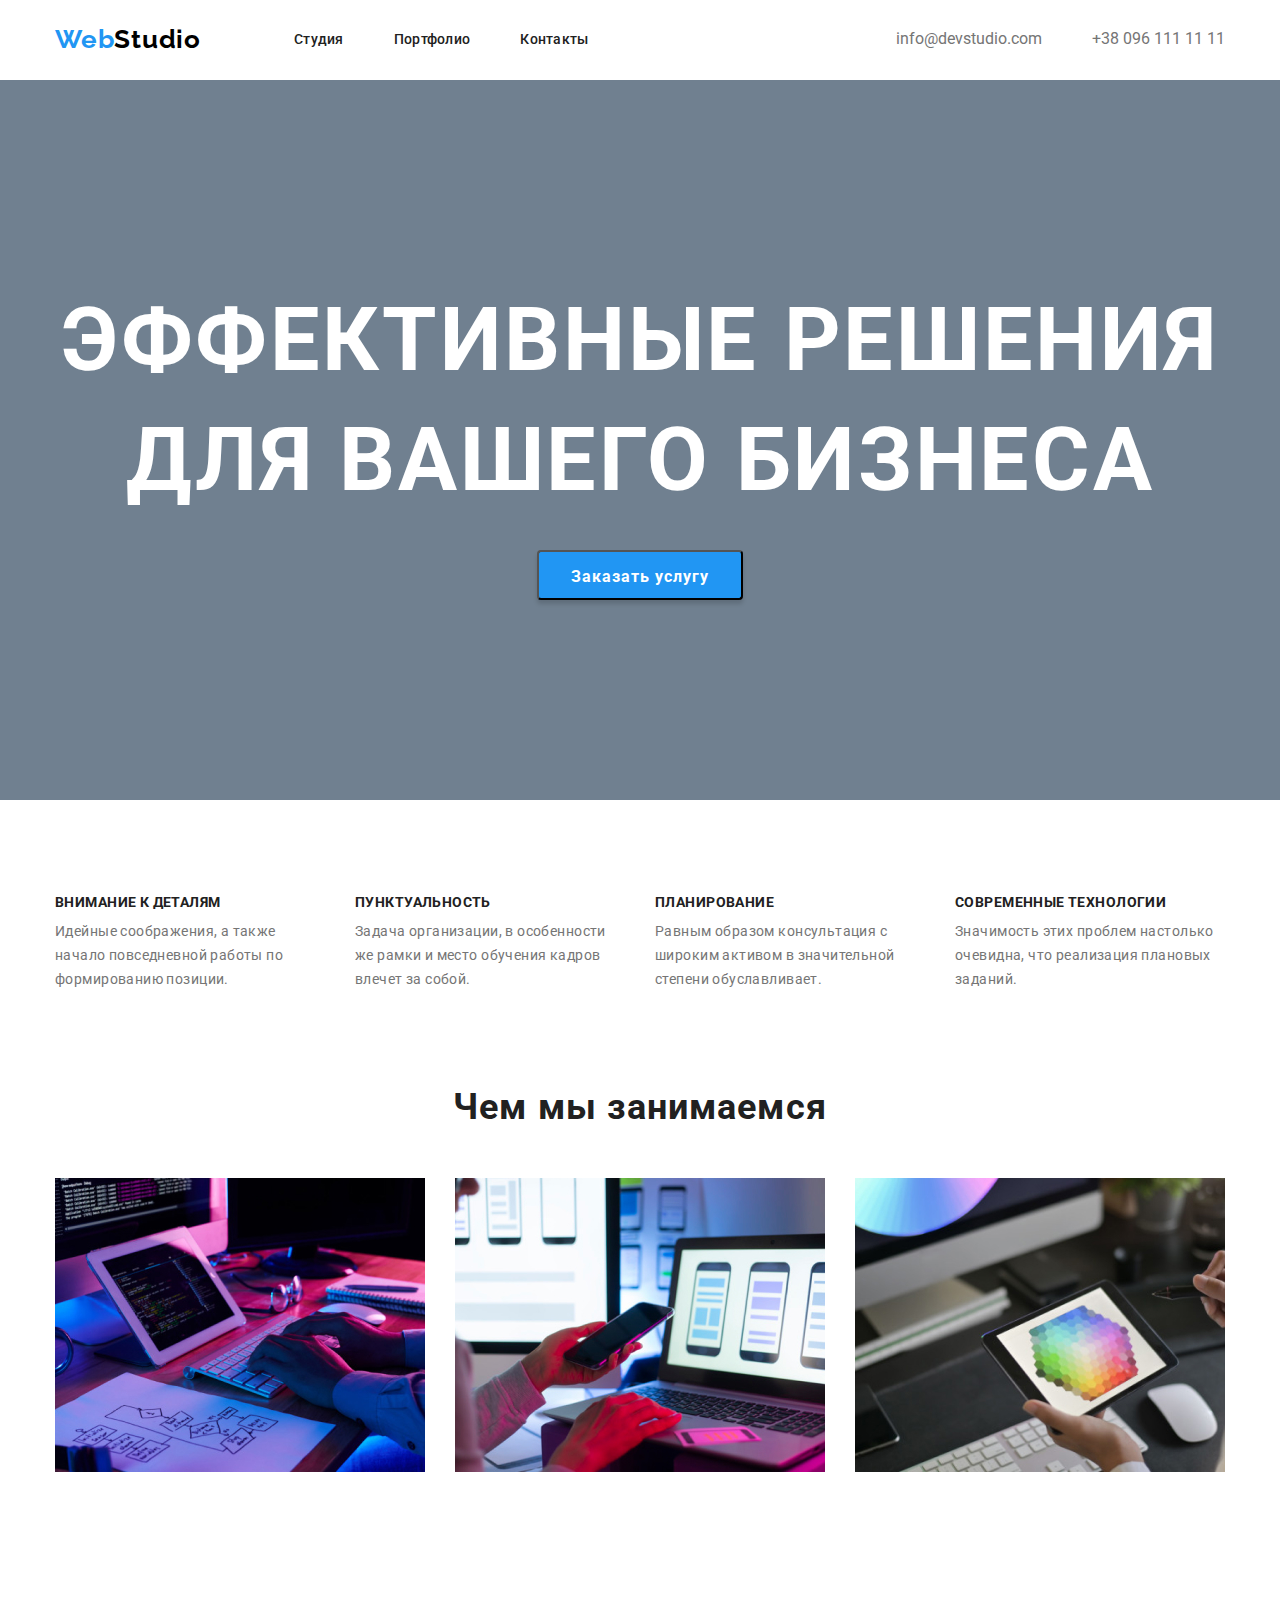
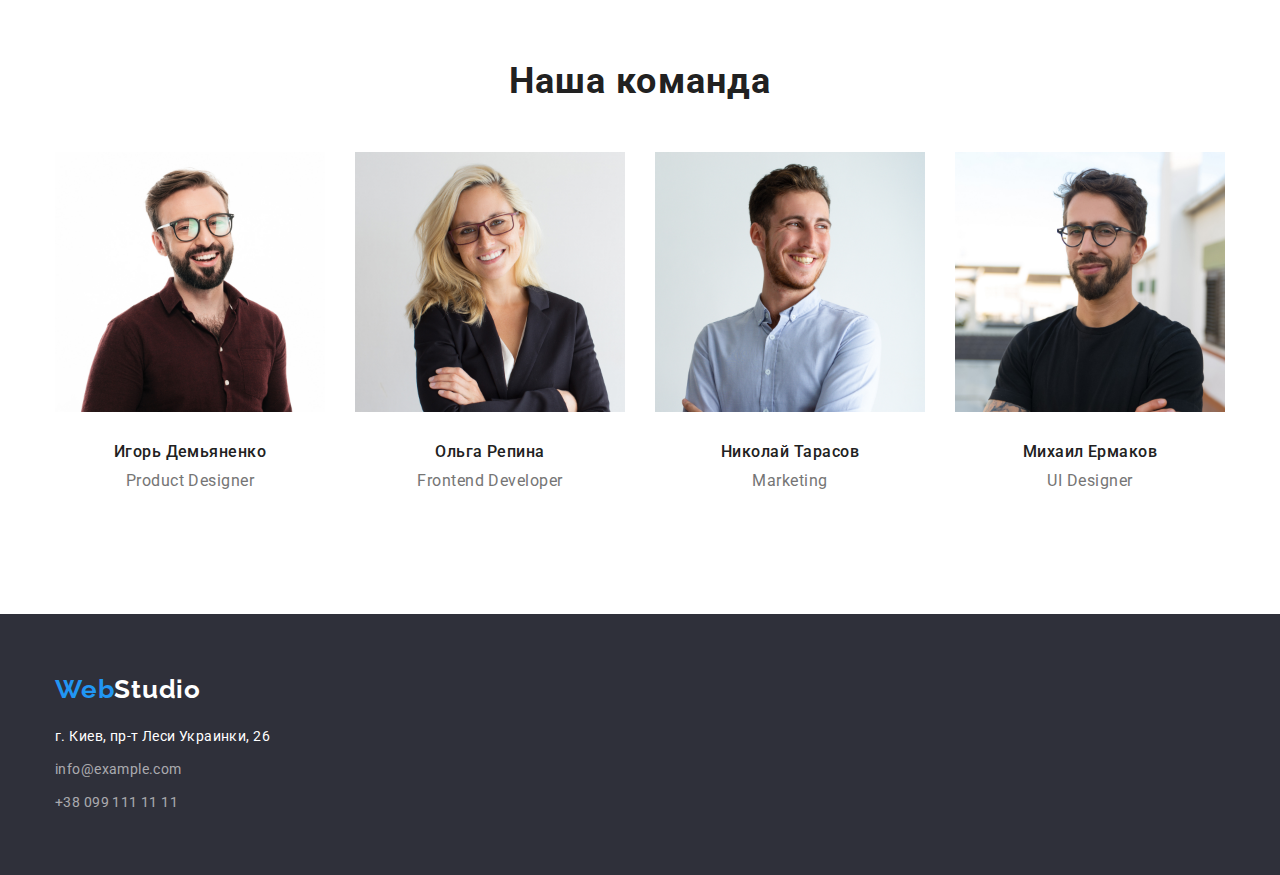
==== index.html @ 3a2dec3b "Добавляет эффект тени при ховере на страницу портфолио" ====
<!DOCTYPE html>
<html lang="ru">
  <head>
    <meta charset="UTF-8" />
    <meta name="viewport" content="width=device-width, initial-scale=1.0" />
    <title>Веб студия</title>
    <link
      rel="stylesheet"
      href="https://cdnjs.cloudflare.com/ajax/libs/modern-normalize/1.0.0/modern-normalize.css"
    />
    <link
      href="https://fonts.googleapis.com/css2?family=Raleway:wght@700&family=Roboto:wght@400;500;900&display=swap"
      rel="stylesheet"
    />
    <link rel="stylesheet" href="./css/styles.css" />
  </head>
  <body>
    <!--Header-->
    <header class="header">
      <div class="container">
        <nav class="navigation">
          <a
            class="logo link"
            href="index.html"
            aria-label="логотип веб студии"
            lang="en"
            ><span class="logo-web">Web</span>Studio</a
          >
          <ul class="listnav list">
            <li class="navigation-list-item">
              <a class="header-link link" href="">Студия</a>
            </li>
            <li class="navigation-list-item">
              <a class="header-link link" href="./portfolio.html">Портфолио</a>
            </li>
            <li class="navigation-list-item">
              <a class="header-link link" href="">Контакты</a>
            </li>
          </ul>
        </nav>
        <ul class="contacts list">
          <li>
            <a
              class="header-contacts mail link"
              href="mailto:info@devstudio.com"
              >info@devstudio.com</a
            >
          </li>
          <li>
            <a class="header-contacts tel link" href="tel:+380961111111"
              >+38 096 111 11 11</a
            >
          </li>
        </ul>
      </div>
    </header>

    <!--Hero-->
    <main>
      <section class="hero-title">
        <div class="container">
          <div class="hero-text">
            <h1 class="main-title">
              Эффективные решения<br />для вашего бизнеса
            </h1>
            <button class="btn" type="button">Заказать услугу</button>
          </div>
        </div>
      </section>
      <!--Advantages-->
      <section class="adv advantages-padding">
        <div class="container">
          <h2 hidden>Преимущества</h2>
          <ul class="list">
            <li class="adv-text">
              <h3 class="power-title">Внимание к деталям</h3>
              <p class="power-subtitle">
                Идейные соображения, а также начало повседневной работы по
                формированию позиции.
              </p>
            </li>
            <li class="adv-text">
              <h3 class="power-title">Пунктуальность</h3>
              <p class="power-subtitle">
                Задача организации, в особенности же рамки и место обучения
                кадров влечет за собой.
              </p>
            </li>
            <li class="adv-text">
              <h3 class="power-title">Планирование</h3>
              <p class="power-subtitle">
                Равным образом консультация с широким активом в значительной
                степени обуславливает.
              </p>
            </li>
            <li class="adv-text">
              <h3 class="power-title">Современные технологии</h3>
              <p class="power-subtitle">
                Значимость этих проблем настолько очевидна, что реализация
                плановых заданий.
              </p>
            </li>
          </ul>
        </div>
      </section>
      <!--About us-->
      <section class="about-us-padding">
        <div class="container">
          <h2 class="what-we-do">Чем мы занимаемся</h2>
          <!--Our team photos-->
          <ul class="list img-we-do">
            <li>
              <img
                src="./images/our-work/box1.jpg"
                alt="работник компании создает сайт"
                width="370"
                height="294"
              />
            </li>
            <li>
              <img
                src="./images/our-work/box2.jpg"
                alt="работник компании выбирает дизайн для мобильной версии"
                width="370"
                height="294"
              />
            </li>
            <li>
              <img
                src="./images/our-work/box3.jpg"
                alt="работник компании подбирает цвет в палитре"
                width="370"
                height="294"
              />
            </li>
          </ul>
        </div>
      </section>

      <!--Our team-->
      <section class="our-team-padding">
        <div class="container">
          <h2 class="our-team">Наша команда</h2>
          <ul class="list">
            <li class="frame">
              <img
                src="./images/our-team/teamcard1.jpg"
                alt="фото Игоря Демьяненко"
                width="270"
                height="260"
              />
              <h3 class="name">Игорь Демьяненко</h3>
              <p class="position" lang="en">Product Designer</p>
            </li>
            <li class="frame">
              <img
                src="./images/our-team/teamcard2.jpg"
                alt="Ольги Репиной"
                width="270"
                height="260"
              />
              <h3 class="name">Ольга Репина</h3>
              <p class="position" lang="en">Frontend Developer</p>
            </li>
            <li class="frame">
              <img
                src="./images/our-team/teamcard3.jpg"
                alt="фото Николая Тарасова"
                width="270"
                height="260"
              />
              <h3 class="name">Николай Тарасов</h3>
              <p class="position" lang="en">Marketing</p>
            </li>
            <li class="frame">
              <img
                src="./images/our-team/teamcard4.jpg"
                alt="фото Михаила Ермакова"
                width="270"
                height="260"
              />
              <h3 class="name">Михаил Ермаков</h3>
              <p class="position" lang="en">UI Designer</p>
            </li>
          </ul>
        </div>
      </section>
    </main>
    <!--Footer-Сontacts-->
    <footer class="footer-bg-color">
      <section class="footer-padding">
        <div class="container">
          <h2 hidden>Контакты</h2>
          <div class="footer-logo-margin">
            <a
              class="link footer-logo"
              href="index.html"
              aria-label="логотип веб студии"
              lang="en"
              ><span class="footerlogo-web">Web</span>Studio</a
            >
          </div>
          <address>
            <ul class="list">
              <li class="address-margin">
                <a
                  class="link street"
                  href="https://goo.gl/maps/fiabQLBE6Hv75SHZ6"
                  target="blank"
                  ><span class="stereet"
                    >г. Киев, пр-т Леси Украинки, 26</span
                  ></a
                >
              </li>
              <li class="adress-margin">
                <a class="footer-links link" href="mailto:info@example.com"
                  >info@example.com</a
                >
              </li>
              <li class="adress-margin">
                <a class="footer-links link" href="tel:+380991111111"
                  >+38 099 111 11 11</a
                >
              </li>
            </ul>
          </address>
        </div>
      </section>
    </footer>
  </body>
</html>
---- css/styles.css ----
:root {
  --main-font: "Roboto", sans-serif;
  --main-text-color: #212121;
  --web-word-color: #2196f3;
  --studio-word-color: #000000;
  --header-link-hover-f-a: #2196f3;
  --filter-hover-f-a: #ffffff;
}
*,
*::before,
*::after {
  margin: 0;
  padding: 0;
}
body {
  font-family: var(--main-font);
  font-style: normal;
}
img {
  display: block;
}
.link {
  text-decoration: none;
}
.list {
  list-style: none;
  font-style: normal;
}
.container {
  width: 1200px;
  padding: 0 15px;
  margin: 0 auto;
}
/*  ============ HEADER  ============ */
.header {
  padding: 24px 0 25px;
}

.header .container {
  display: flex;
  align-items: center;
}
.navigation {
  display: flex;
  align-items: center;
}
.header .contacts {
  display: flex;
  margin-left: auto;
}
.header .contacts .mail {
  margin-right: 50px;
}

.header-link {
  font-weight: 500;
  font-size: 14px;
  line-height: 1.143;
  letter-spacing: 0.02em;
  color: var(--main-text-color);
}

.logo {
  margin-right: 93px;

  font-family: Raleway;
  font-weight: 700;
  font-size: 26px;
  line-height: 1.192;
  letter-spacing: 0.03em;
  color: var(--studio-word-color);
}
.logo-web {
  color: var(--web-word-color);
}
.navigation-list-item:not(:last-child) {
  margin-right: 50px;
}

.listnav {
  display: flex;
  font-weight: 500;
  font-size: 14px;
  line-height: 1.142;
  letter-spacing: 0.02em;
}

.header-link:hover,
.header-link:focus {
  color: var(--header-link-hover-f-a);
}
.header-contacts {
  color: #757575;
}
.header-contacts:hover,
.header-contacts:focus,
.header-contacts:active {
  color: var(--header-link-hover-f-a);
}
/*  ============ END HEADER  ============ */
/*  ============ HERO  ============ */
.hero-text {
  padding: 200px 0;
}

.hero-title {
  font-weight: 900;
  font-size: 44px;
  line-height: 1.364;
  text-align: center;
  letter-spacing: 0.06em;
  text-transform: uppercase;
  color: #ffffff;
}
.hero-title {
  background-color: SlateGrey;
}
.btn {
  margin-top: 30px;

  font-weight: 700;
  font-size: 16px;
  line-height: 1.875;
  letter-spacing: 0.06em;
  color: #ffffff;

  padding: 10px 32px;
  min-width: 200px;
  height: 50px;
  left: 700px;
  top: 350px;
  background: #2196f3;
  box-shadow: 0px 4px 4px rgba(0, 0, 0, 0.15);
  border-radius: 4px;
}

/*  ============ END HERO  ============ */

/*  ============ Advantages "Power"============ */
.advantages-padding {
  padding-top: 94px;
}
.adv .list {
  display: flex;
  justify-content: space-between;
}

.power-title {
  font-weight: 700;
  font-size: 14px;
  line-height: 1.143;
  letter-spacing: 0.03em;
  text-transform: uppercase;
  color: var(--main-text-color);
}
.power-subtitle {
  width: 270px;

  margin-top: 10px;
  font-weight: 400;
  font-size: 14px;
  line-height: 1.714;
  letter-spacing: 0.03em;
  color: #757575;
}
/*  ============ End Advantages "Power" ============ */

/*  ============ About us ============ */
.about-us-padding {
  padding-top: 94px;
}

.what-we-do {
  margin-bottom: 50px;

  font-weight: 700;
  font-size: 36px;
  line-height: 1.167;
  text-align: center;
  letter-spacing: 0.03em;
  color: var(--main-text-color);
}
.img-we-do {
  display: flex;
  justify-content: space-between;
}
/*  ============ End About us ============ */

/*  ============ Our team ============ */
.our-team-padding {
  padding-top: 188px;
  padding-bottom: 94px;
}
.our-team-padding .list {
  display: flex;
  justify-content: space-between;
}
.frame {
  width: 270px;
  height: 368px;
  background: #ffffff;
  /* box-shadow: 0px 1px 3px rgba(0, 0, 0, 0.12), 0px 1px 1px rgba(0, 0, 0, 0.14),
    0px 2px 1px rgba(0, 0, 0, 0.2);
  border-radius: 0px 0px 4px 4px; */
}
.our-team {
  margin-bottom: 50px;

  font-weight: 700;
  font-size: 36px;
  line-height: 1.167;
  text-align: center;
  letter-spacing: 0.03em;
  color: var(--main-text-color);
}
.name {
  margin-top: 30px;

  font-weight: 500;
  font-size: 16px;
  line-height: 1.188;
  text-align: center;
  letter-spacing: 0.03em;
  color: #212121;
}
.position {
  margin-top: 10px;

  font-weight: 400;
  font-size: 16px;
  line-height: 1.188;
  text-align: center;
  letter-spacing: 0.03em;
  color: #757575;
}
/*  ============ End Our team ============ */

/*  ============ FOOTER CONTACTS  ============ */
.footer-bg-color {
  background: #2f303a;
}
.footer-padding {
  padding: 60px 0;
}
.footer-logo-margin {
  margin-bottom: 20px;
}

.footer-logo {
  font-family: Raleway;
  font-weight: 700;
  font-size: 26px;
  line-height: 1.192;
  letter-spacing: 0.03em;
  color: #ffffff;
}

.footerlogo-web {
  color: var(--web-word-color);
}

.footer-links {
  display: inline-block;
  margin-top: 9px;

  font-weight: 400;
  font-size: 14px;
  line-height: 1.714;
  letter-spacing: 0.03em;
  color: rgba(255, 255, 255, 0.6);
}
.street {
  font-weight: 400;
  font-size: 14px;
  line-height: 1.714;
  letter-spacing: 0.03em;
  color: #ffffff;
}

/*  ============ END FOOTER CONTACTS  ============ */

/*  ============ main content portfolio page  ============ */

.portfolio-filter .filter-items {
  display: flex;
}
.filter-items {
  padding: 94px 280px 50px;
  justify-content: space-between;
}

.filter-items:not(:last-child) {
  margin-right: 8px;
}

.filter {
  padding: 6px 22px;

  font-weight: 500;
  font-size: 16px;
  line-height: 1.625;
  text-align: center;
  letter-spacing: 0.03em;
  color: var(--main-text-color);
  min-width: 128px;
  height: 38px;
  background: #f5f4fa;
  border-radius: 4px;
}
.filter:hover,
.filter:focus,
.filter:active {
  color: var(--filter-hover-f-a);
  min-width: 73px;
  height: 38px;
  background: #2196f3;
  box-shadow: 0px 3px 1px rgba(0, 0, 0, 0.1), 0px 1px 2px rgba(0, 0, 0, 0.08),
    0px 2px 2px rgba(0, 0, 0, 0.12);
  border-radius: 4px;
}

.portfolio-preview {
  padding-bottom: 94px;
}
.preview-list {
  display: flex;
  flex-wrap: wrap;
  justify-content: space-between;
}
.text-portfolio {
  padding: 20px 24px;
  background: #ffffff;
  border-width: 0px 1px 1px 1px;
  border-style: solid;
  border-color: #eeeeee;
}
.project-name {
  margin-bottom: 4px;
}
.item-portfolio {
  margin-bottom: 30px;
  width: 370px;
  height: 404px;
}
.item-portfolio:hover {
  box-shadow: 0px 1px 1px rgba(0, 0, 0, 0.12), 0px 4px 4px rgba(0, 0, 0, 0.06),
    1px 4px 6px rgba(0, 0, 0, 0.16);
}
.preview-list .project-name {
  font-weight: 700;
  font-size: 18px;
  line-height: 2;
  letter-spacing: 0.06em;
  color: var(--main-text-color);
}
.project-type {
  font-weight: 400;
  font-size: 16px;
  line-height: 1.875;
  letter-spacing: 0.03em;
  color: #757575;
}
/*  ============end  main content portfolio page  ============ */
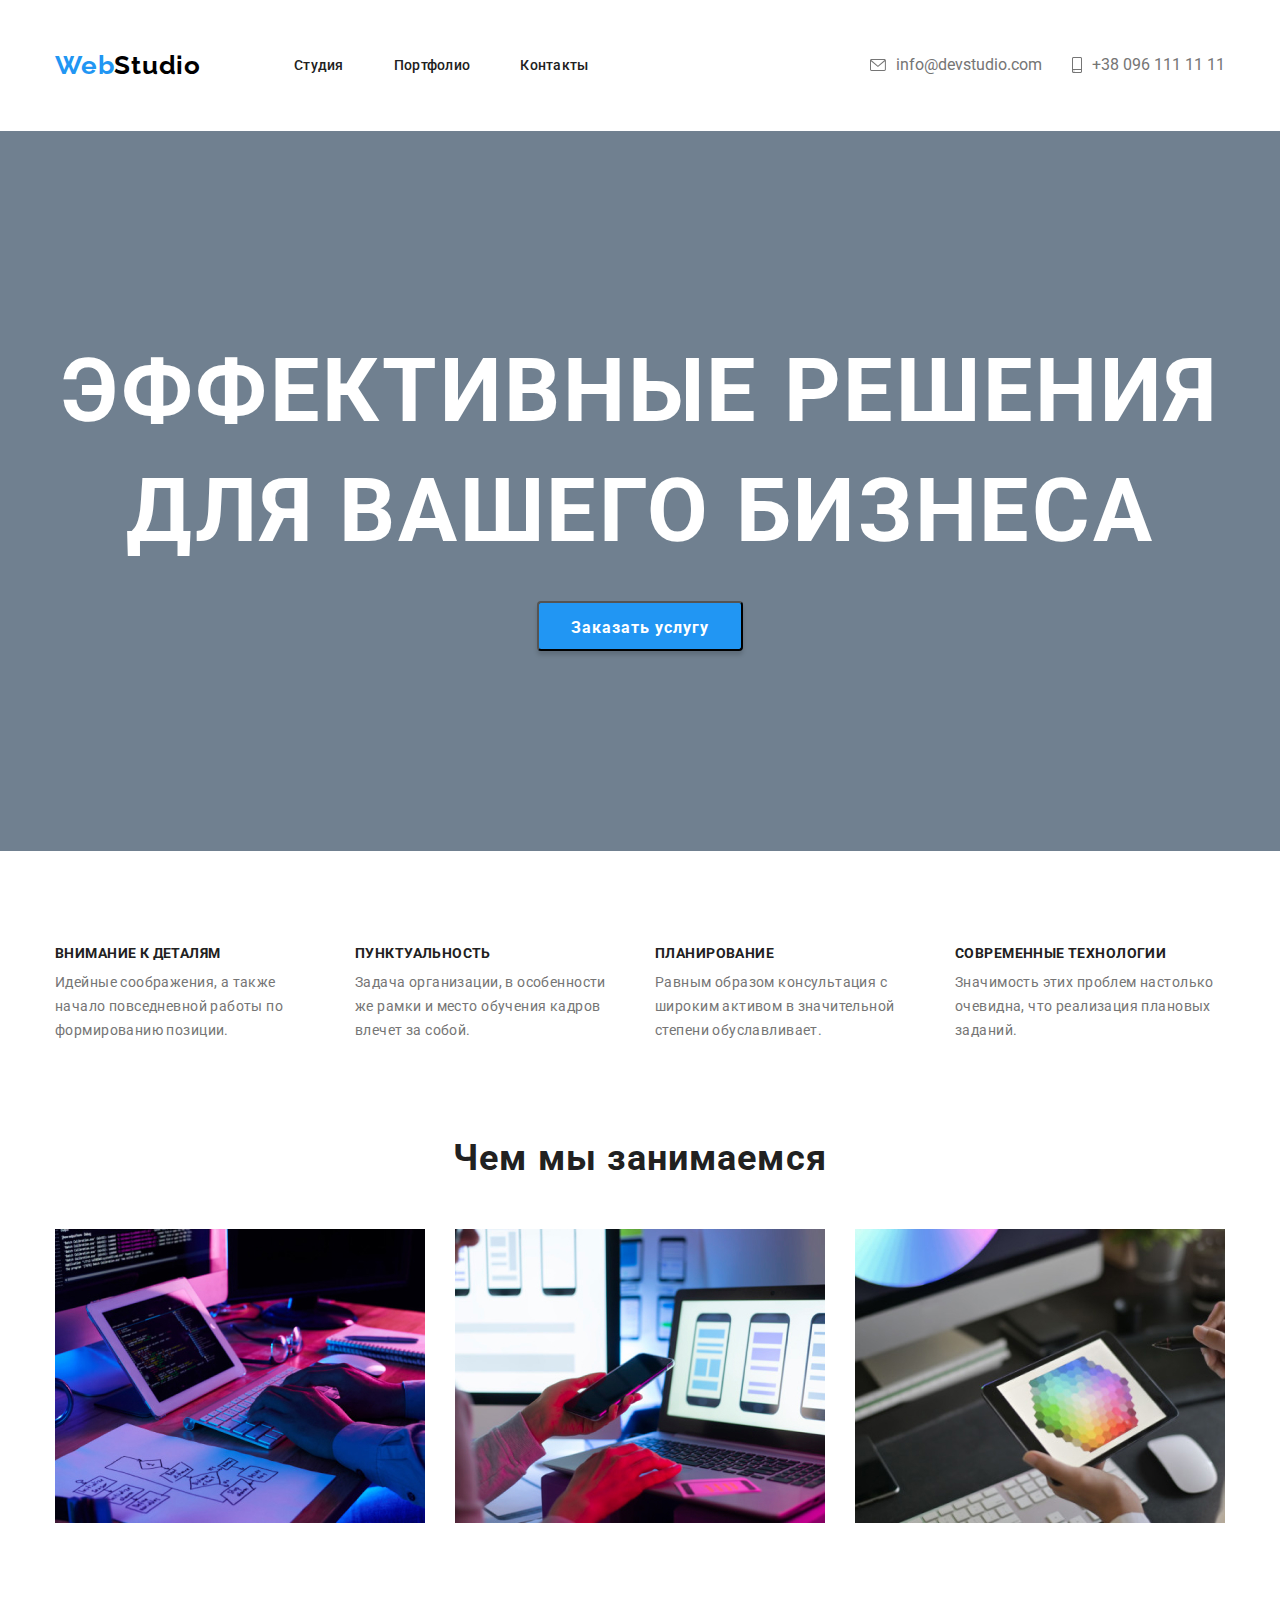
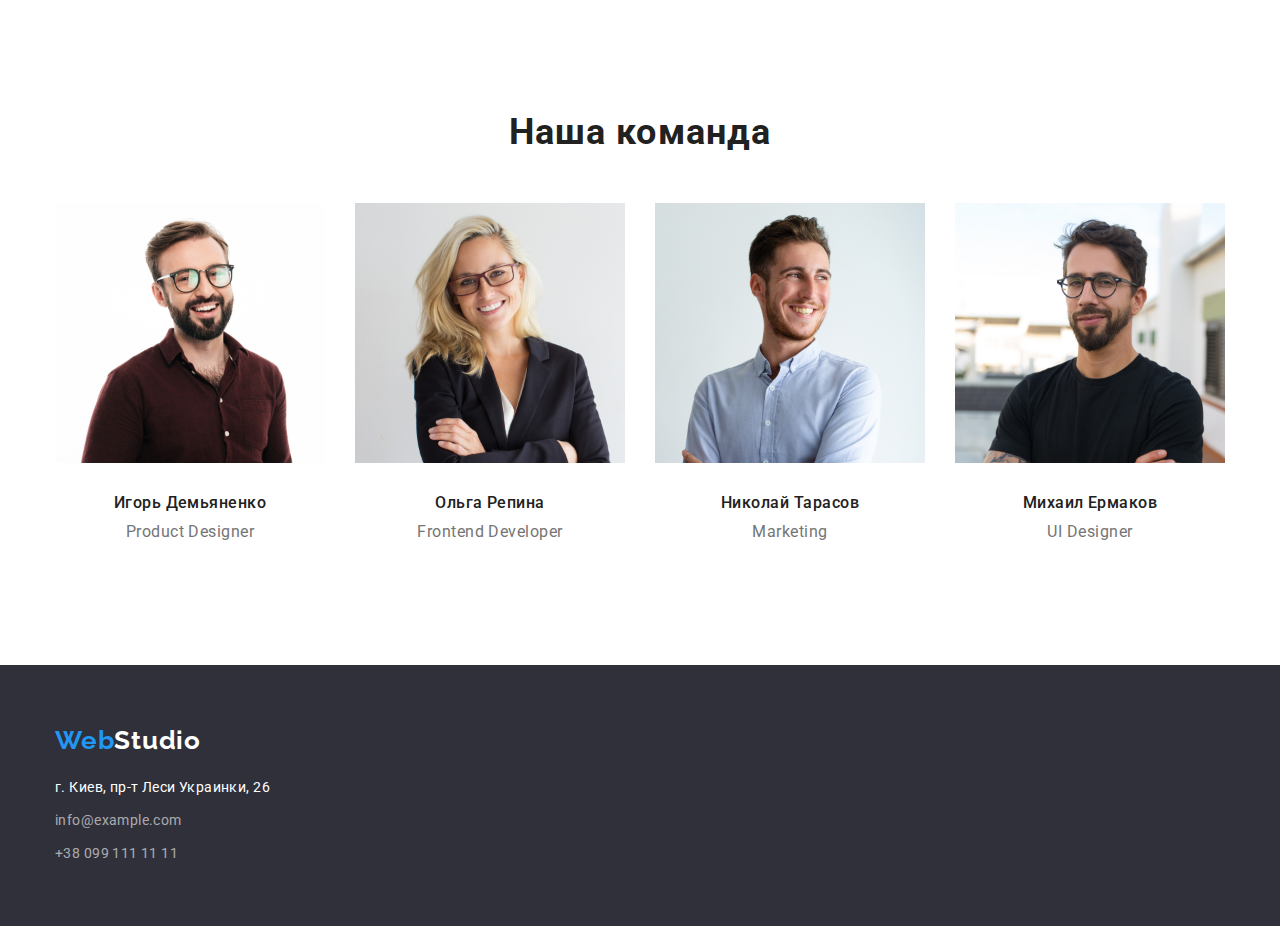
==== commit f80806a2: "Добавляет 2 иконки на хедер на главной" ====
--- a/index.html
+++ b/index.html
@@ -43,12 +43,18 @@
             <a
               class="header-contacts mail link"
               href="mailto:info@devstudio.com"
-              >info@devstudio.com</a
-            >
+              ><svg width="16" height="12">
+                <use href="./images/sprite.svg#icon-mail"></use>
+              </svg>
+              info@devstudio.com
+            </a>
           </li>
           <li>
             <a class="header-contacts tel link" href="tel:+380961111111"
-              >+38 096 111 11 11</a
+              ><svg width="10" height="16">
+                <use href="./images/sprite.svg#icon-phone"></use>
+              </svg>
+              +38 096 111 11 11</a
             >
           </li>
         </ul>
--- a/css/styles.css
+++ b/css/styles.css
@@ -48,8 +48,9 @@
   display: flex;
   margin-left: auto;
 }
+
 .header .contacts .mail {
-  margin-right: 50px;
+  margin-right: 30px;
 }
 
 .header-link {
@@ -76,6 +77,10 @@
 .navigation-list-item:not(:last-child) {
   margin-right: 50px;
 }
+.header-contacts > svg {
+  margin-right: 10px;
+  fill: #757575;
+}
 
 .listnav {
   display: flex;
@@ -84,19 +89,35 @@
   line-height: 1.142;
   letter-spacing: 0.02em;
 }
-
+.contacts {
+  display: flex;
+}
 .header-link:hover,
 .header-link:focus {
   color: var(--header-link-hover-f-a);
 }
 .header-contacts {
   color: #757575;
+}
+.header-contacts > svg {
+  fill: #757575;
+}
+.header-contacts:hover > svg {
+  fill: var(--header-link-hover-f-a);
+}
+.header .tel,
+.header .mail {
+  display: flex;
+  align-items: center;
+  padding-top: 32px;
+  padding-bottom: 32px;
 }
 .header-contacts:hover,
 .header-contacts:focus,
 .header-contacts:active {
   color: var(--header-link-hover-f-a);
 }
+
 /*  ============ END HEADER  ============ */
 /*  ============ HERO  ============ */
 .hero-text {
@@ -137,6 +158,8 @@
 /*  ============ END HERO  ============ */
 
 /*  ============ Advantages "Power"============ */
+.adv-text::before {
+}
 .advantages-padding {
   padding-top: 94px;
 }
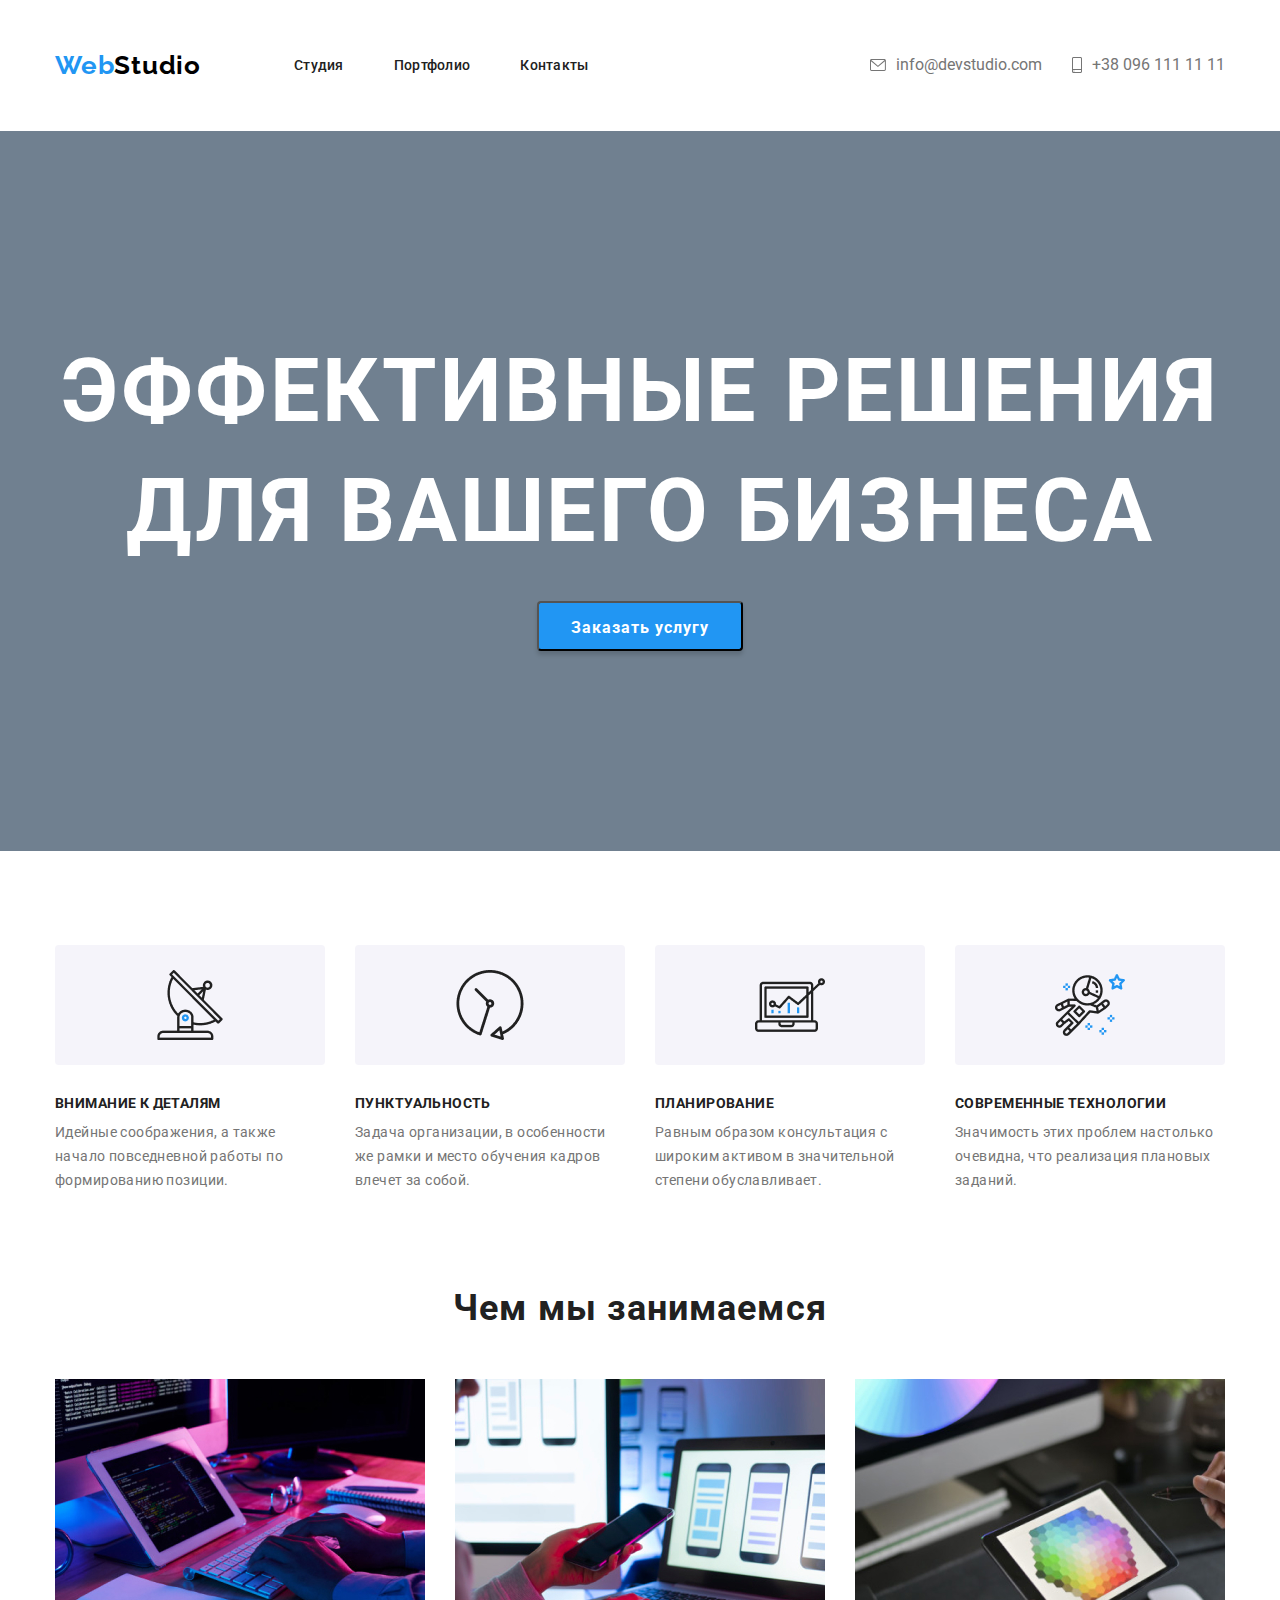
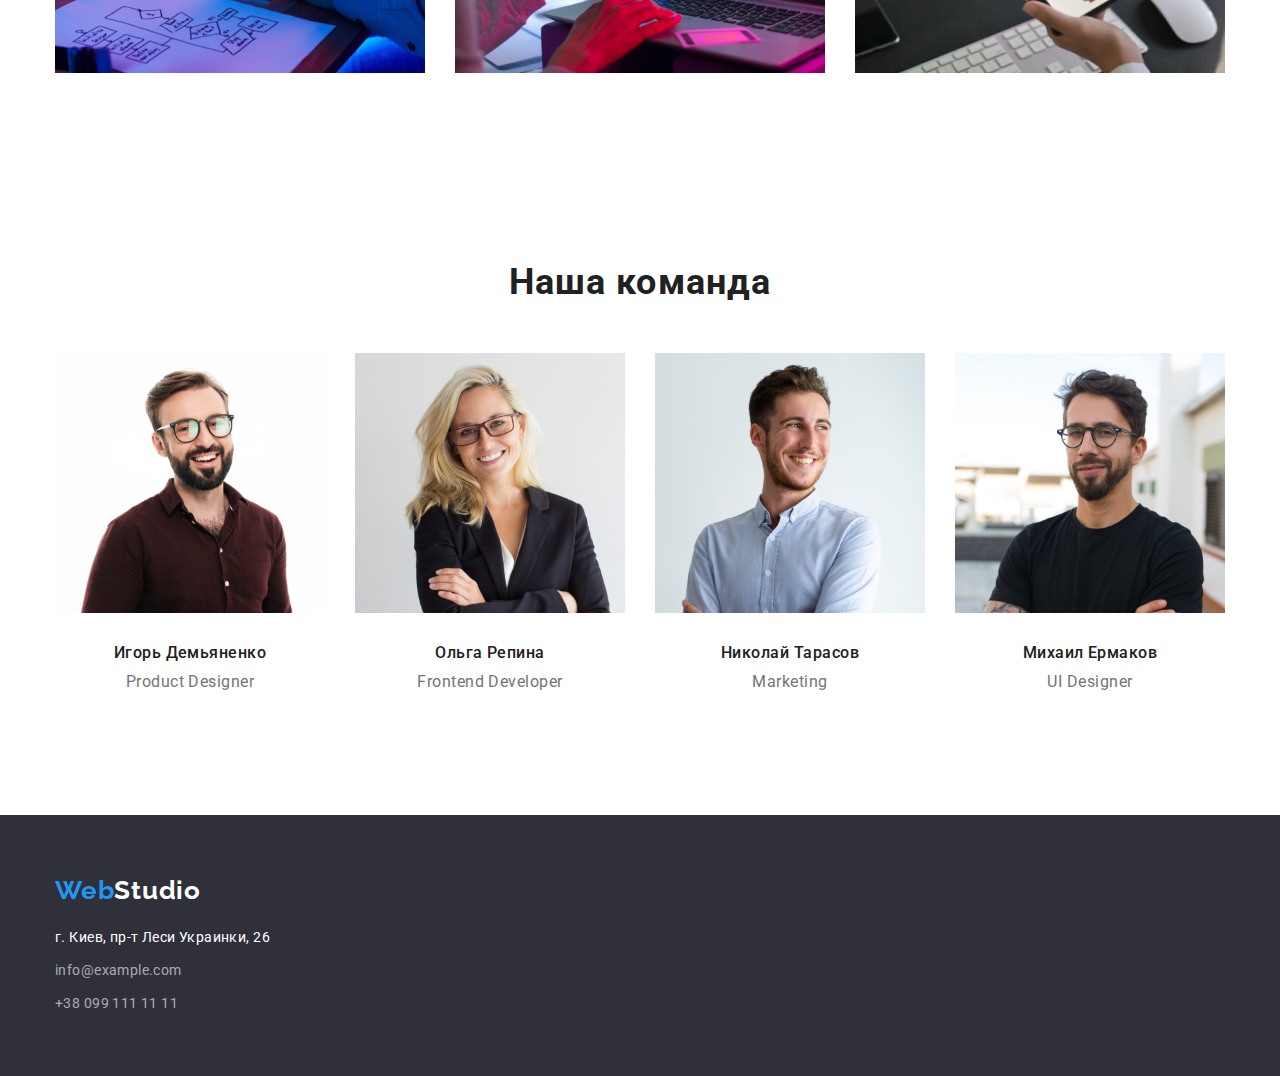
==== commit c2beb87f: "Добавляет before на преимущества" ====
--- a/index.html
+++ b/index.html
@@ -78,28 +78,28 @@
         <div class="container">
           <h2 hidden>Преимущества</h2>
           <ul class="list">
-            <li class="adv-text">
+            <li class="adv-text antena">
               <h3 class="power-title">Внимание к деталям</h3>
               <p class="power-subtitle">
                 Идейные соображения, а также начало повседневной работы по
                 формированию позиции.
               </p>
             </li>
-            <li class="adv-text">
+            <li class="adv-text clock">
               <h3 class="power-title">Пунктуальность</h3>
               <p class="power-subtitle">
                 Задача организации, в особенности же рамки и место обучения
                 кадров влечет за собой.
               </p>
             </li>
-            <li class="adv-text">
+            <li class="adv-text diagram">
               <h3 class="power-title">Планирование</h3>
               <p class="power-subtitle">
                 Равным образом консультация с широким активом в значительной
                 степени обуславливает.
               </p>
             </li>
-            <li class="adv-text">
+            <li class="adv-text astronaut">
               <h3 class="power-title">Современные технологии</h3>
               <p class="power-subtitle">
                 Значимость этих проблем настолько очевидна, что реализация
--- a/css/styles.css
+++ b/css/styles.css
@@ -120,6 +120,7 @@
 
 /*  ============ END HEADER  ============ */
 /*  ============ HERO  ============ */
+
 .hero-text {
   padding: 200px 0;
 }
@@ -159,7 +160,41 @@
 
 /*  ============ Advantages "Power"============ */
 .adv-text::before {
-}
+  content: "";
+  display: block;
+  background-color: #f5f4fa;
+  width: 270px;
+  height: 120px;
+  left: 515px
+  top: 774px;
+  border-radius: 4px;}
+
+.antena::before{
+  content:"";
+  background-image: url(../images/advantages/antena.png);
+  background-repeat: no-repeat;
+  background-position:  center;
+}
+.clock::before{
+  content:"";
+  background-image: url(../images/advantages/clock.png);
+  background-repeat: no-repeat;
+  background-position:  center;
+}
+.diagram::before{
+  content:"";
+  background-image: url(../images/advantages/diagram.png);
+  background-repeat: no-repeat;
+  background-position:  center;
+}
+.astronaut::before{
+  content:"";
+  background-image: url(../images/advantages/astronaut.png);
+  background-repeat: no-repeat;
+  background-position:  center;
+}
+
+
 .advantages-padding {
   padding-top: 94px;
 }
@@ -169,6 +204,7 @@
 }
 
 .power-title {
+  margin-top:30px;
   font-weight: 700;
   font-size: 14px;
   line-height: 1.143;
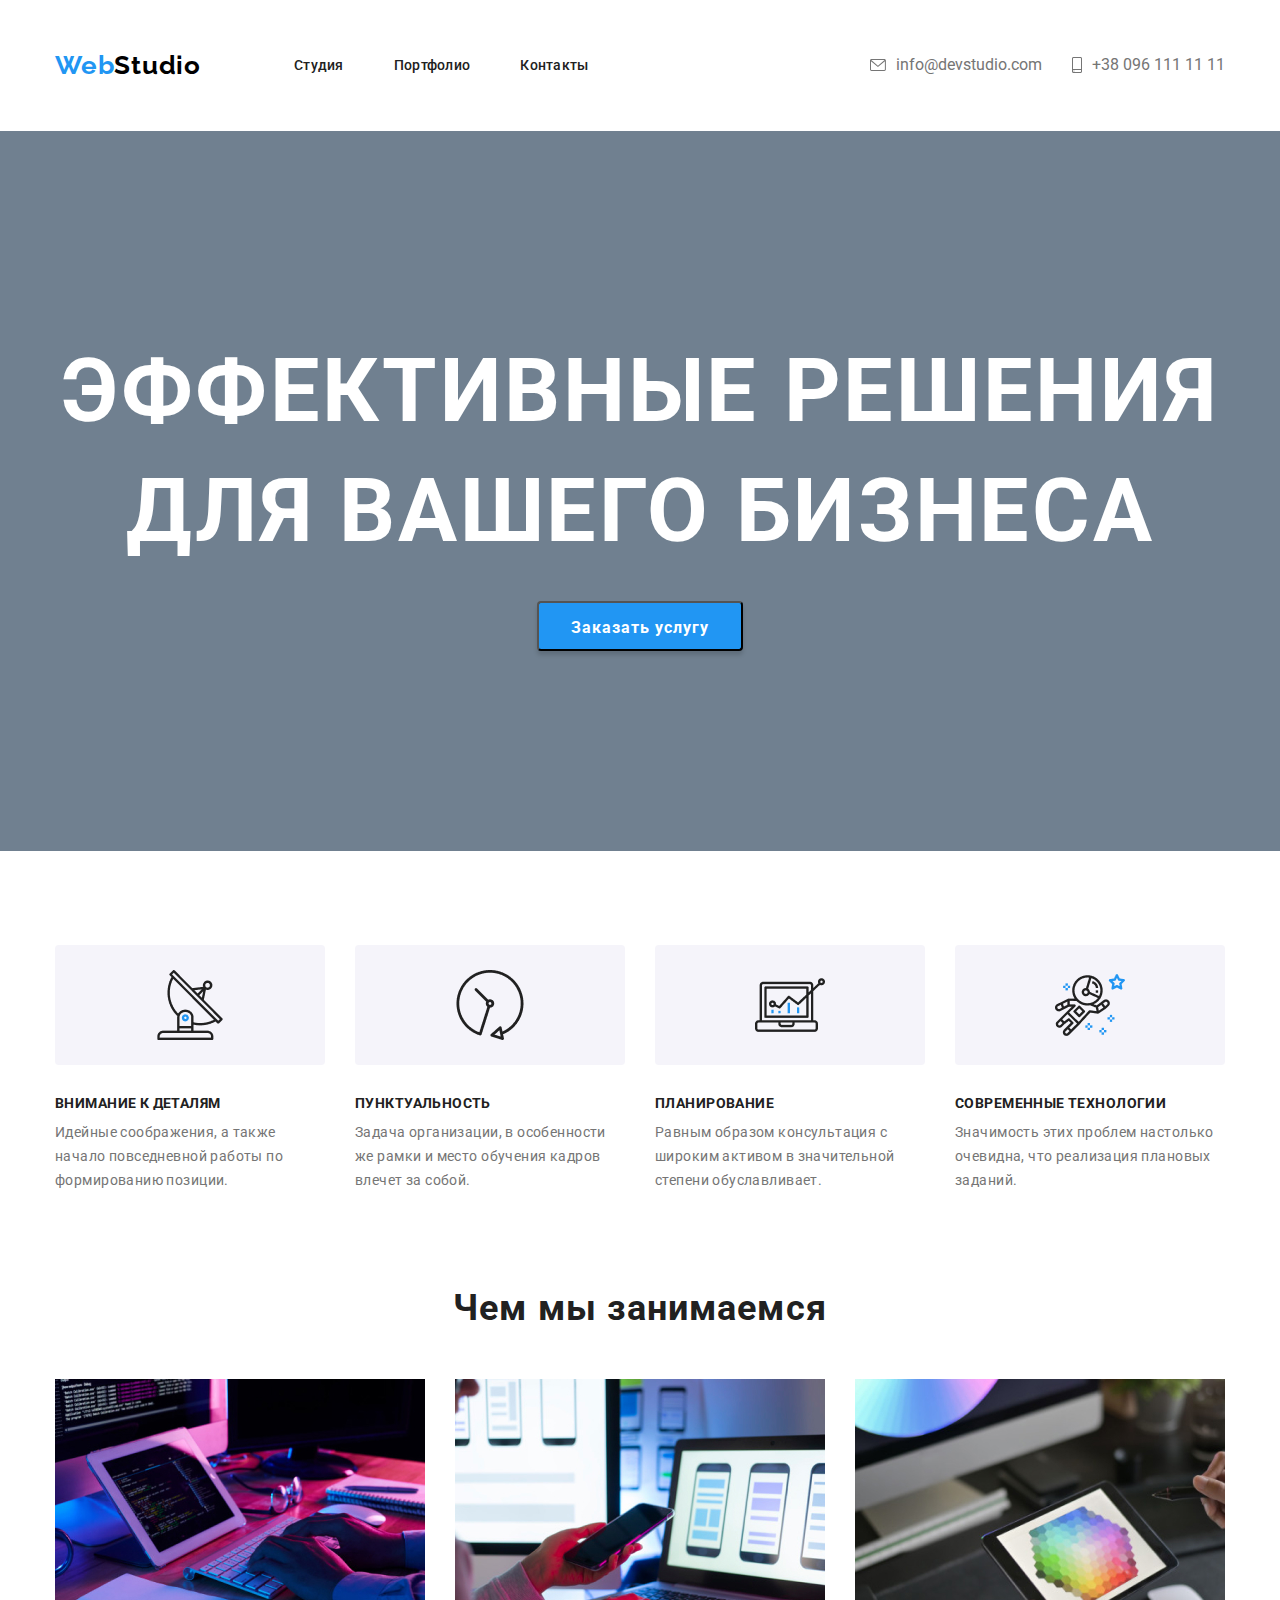
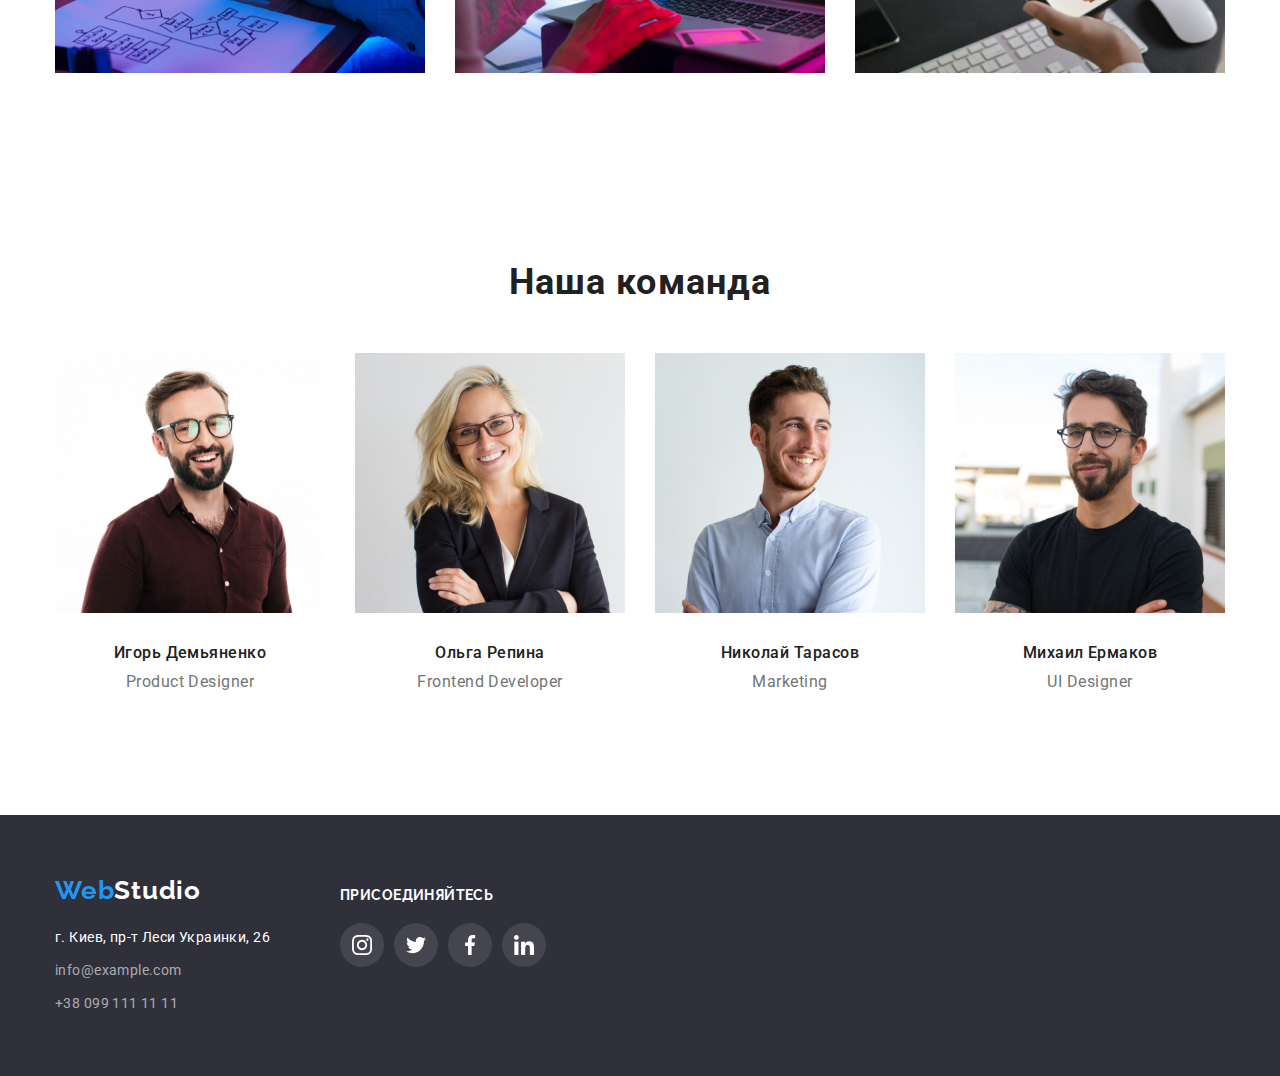
==== commit 2d2721e6: "Добавляет соцсети на футер на главной" ====
--- a/index.html
+++ b/index.html
@@ -193,43 +193,79 @@
       </section>
     </main>
     <!--Footer-Сontacts-->
-    <footer class="footer-bg-color">
-      <section class="footer-padding">
-        <div class="container">
-          <h2 hidden>Контакты</h2>
-          <div class="footer-logo-margin">
-            <a
-              class="link footer-logo"
-              href="index.html"
-              aria-label="логотип веб студии"
-              lang="en"
-              ><span class="footerlogo-web">Web</span>Studio</a
-            >
-          </div>
-          <address>
-            <ul class="list">
-              <li class="address-margin">
-                <a
-                  class="link street"
-                  href="https://goo.gl/maps/fiabQLBE6Hv75SHZ6"
-                  target="blank"
-                  ><span class="stereet"
-                    >г. Киев, пр-т Леси Украинки, 26</span
-                  ></a
-                >
-              </li>
-              <li class="adress-margin">
-                <a class="footer-links link" href="mailto:info@example.com"
-                  >info@example.com</a
-                >
-              </li>
-              <li class="adress-margin">
-                <a class="footer-links link" href="tel:+380991111111"
-                  >+38 099 111 11 11</a
-                >
+    <footer class="footer">
+      <section class="footer-section footer-padding">
+        <div class="container">
+          <div class="footer-first">
+            <h2 hidden>Контакты</h2>
+            <div class="footer-logo-margin">
+              <a
+                class="link footer-logo"
+                href="index.html"
+                aria-label="логотип веб студии"
+                lang="en"
+                ><span class="footerlogo-web">Web</span>Studio</a
+              >
+            </div>
+            <address>
+              <ul class="list">
+                <li class="address-margin">
+                  <a
+                    class="link street"
+                    href="https://goo.gl/maps/fiabQLBE6Hv75SHZ6"
+                    target="blank"
+                    ><span class="stereet"
+                      >г. Киев, пр-т Леси Украинки, 26</span
+                    ></a
+                  >
+                </li>
+                <li class="adress-margin">
+                  <a class="footer-links link" href="mailto:info@example.com"
+                    >info@example.com</a
+                  >
+                </li>
+                <li class="adress-margin">
+                  <a class="footer-links link" href="tel:+380991111111"
+                    >+38 099 111 11 11</a
+                  >
+                </li>
+              </ul>
+            </address>
+          </div>
+          <div class="footer-social-links">
+            <p>присоединяйтесь</p>
+            <ul class="social-links list">
+              <li class="social-link-item">
+                <a class="footer-social-link link" href="" aria-label="instagram">
+                  <svg width="20" height="20">
+                    <use href="./images/sprite.svg#icon-instagram"></use>
+                  </svg>
+                </a>
+              </li>
+              <li class="social-link-item">
+                <a class="footer-social-link link" href="" aria-label="twitter">
+                  <svg width="20" height="20">
+                    <use href="./images/sprite.svg#icon-twitter"></use>
+                  </svg>
+                </a>
+              </li>
+              <li class="social-link-item">
+                <a class="footer-social-link link" href="" aria-label="facebook">
+                  <svg width="20" height="20">
+                    <use href="./images/sprite.svg#icon-facebook"></use>
+                  </svg>
+                </a>
+              </li>
+              <li class="social-link-item">
+                <a class="footer-social-link link" href="" aria-label="linkedin">
+                  <svg width="20" height="20">
+                    <use href="./images/sprite.svg#icon-linkedin"></use>
+                  </svg>
+                </a>
               </li>
             </ul>
-          </address>
+          </div>
+          </div>
         </div>
       </section>
     </footer>
--- a/css/styles.css
+++ b/css/styles.css
@@ -295,7 +295,10 @@
 /*  ============ End Our team ============ */
 
 /*  ============ FOOTER CONTACTS  ============ */
-.footer-bg-color {
+.footer .container{
+  display: flex;
+}
+.footer {
   background: #2f303a;
 }
 .footer-padding {
@@ -335,6 +338,49 @@
   letter-spacing: 0.03em;
   color: #ffffff;
 }
+
+.footer-first{
+  margin-right: 70px;;
+}
+.social-links{
+  display: flex;
+}
+.social-link-item:not(:last-child){
+  margin-right: 10px;
+}
+.footer-social-links > p {
+  margin-top: 12px;
+  margin-bottom: 20px;
+  color: #ffffff;
+  font-family: Raleway, sans-serif;
+  font-weight: bold;
+  font-size: 14px;
+  line-height: 1.143;
+  letter-spacing: 0.03em;
+  text-transform: uppercase;
+}
+
+.footer-social-link {
+  display: flex;
+  justify-content: center;
+  width: 44px;
+  height: 44px;
+  background-color: rgba(255, 255, 255, 0.1);
+  border-radius: 50%;
+}
+
+.footer-social-link:hover {
+  background-color: #2196f3;
+}
+
+.footer-social-link > svg {
+  align-self: center;
+  fill:#ffffff;
+
+}
+  
+
+
 
 /*  ============ END FOOTER CONTACTS  ============ */
 
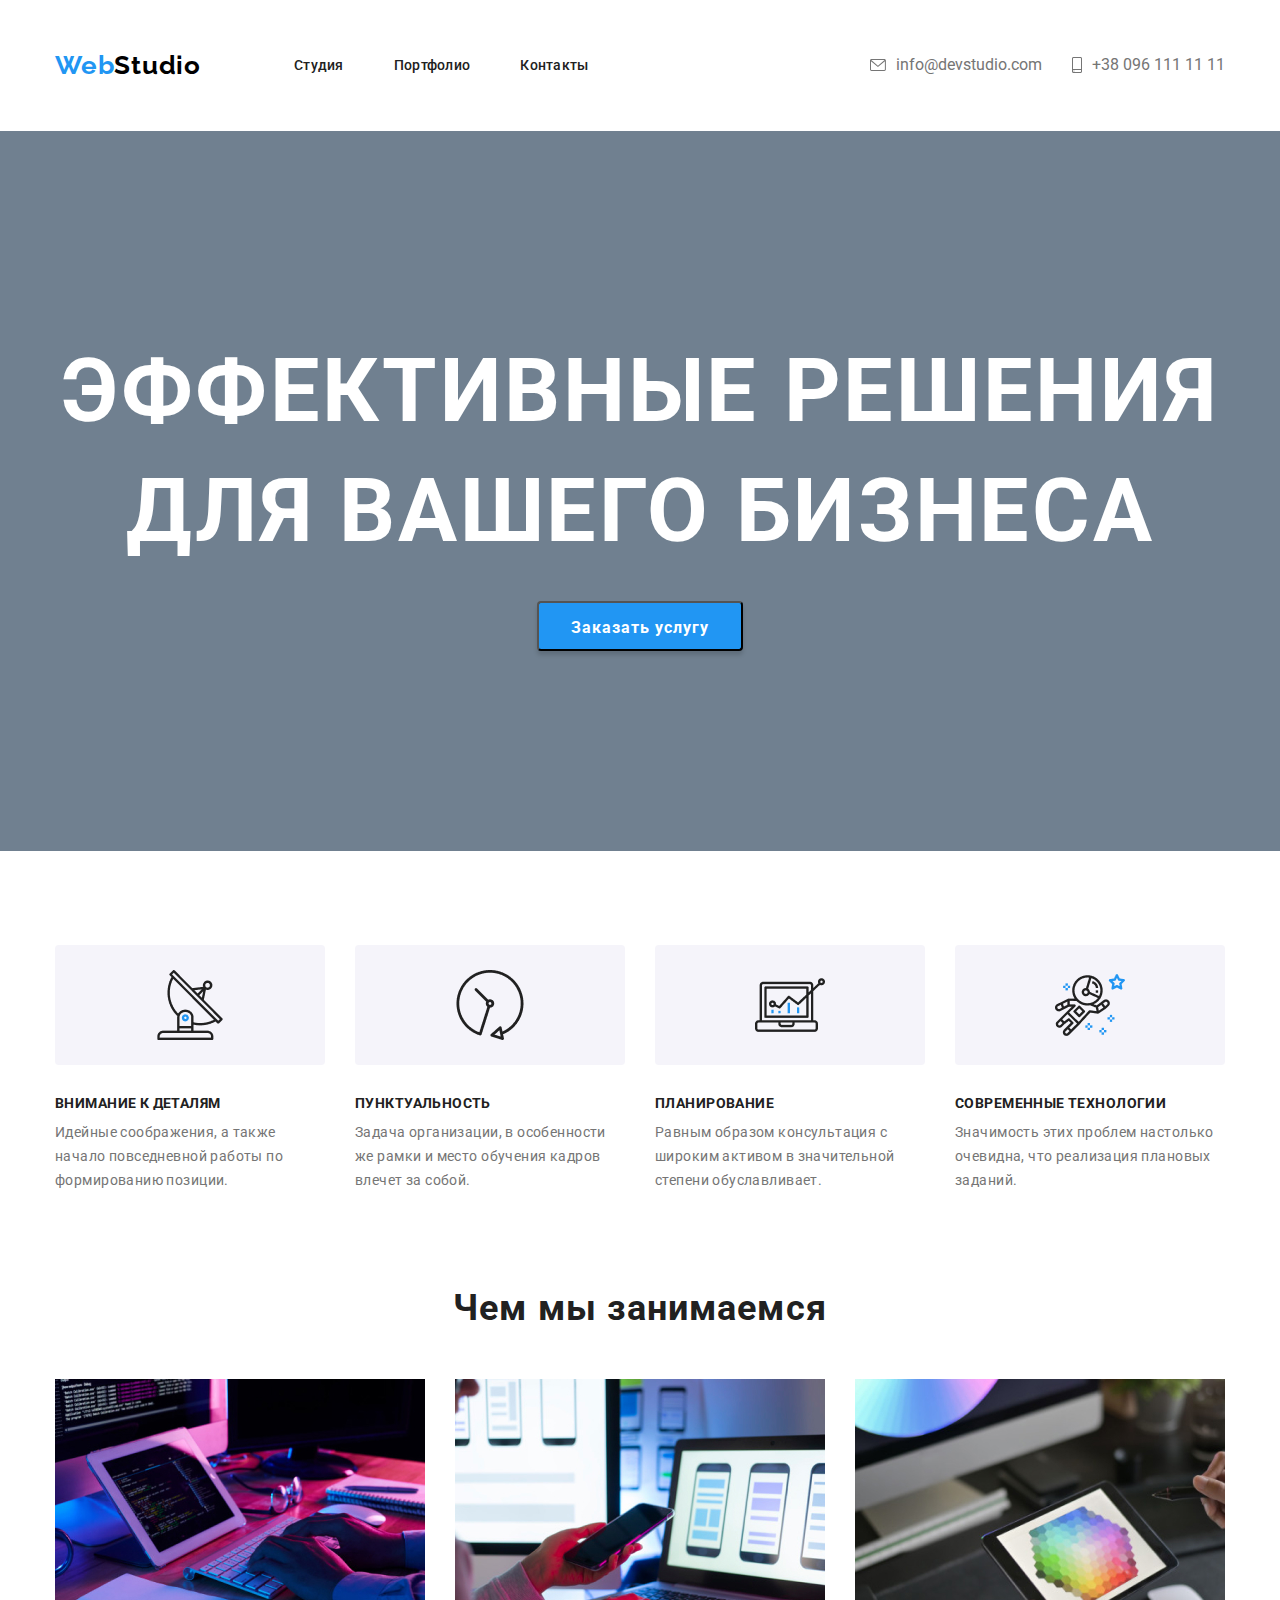
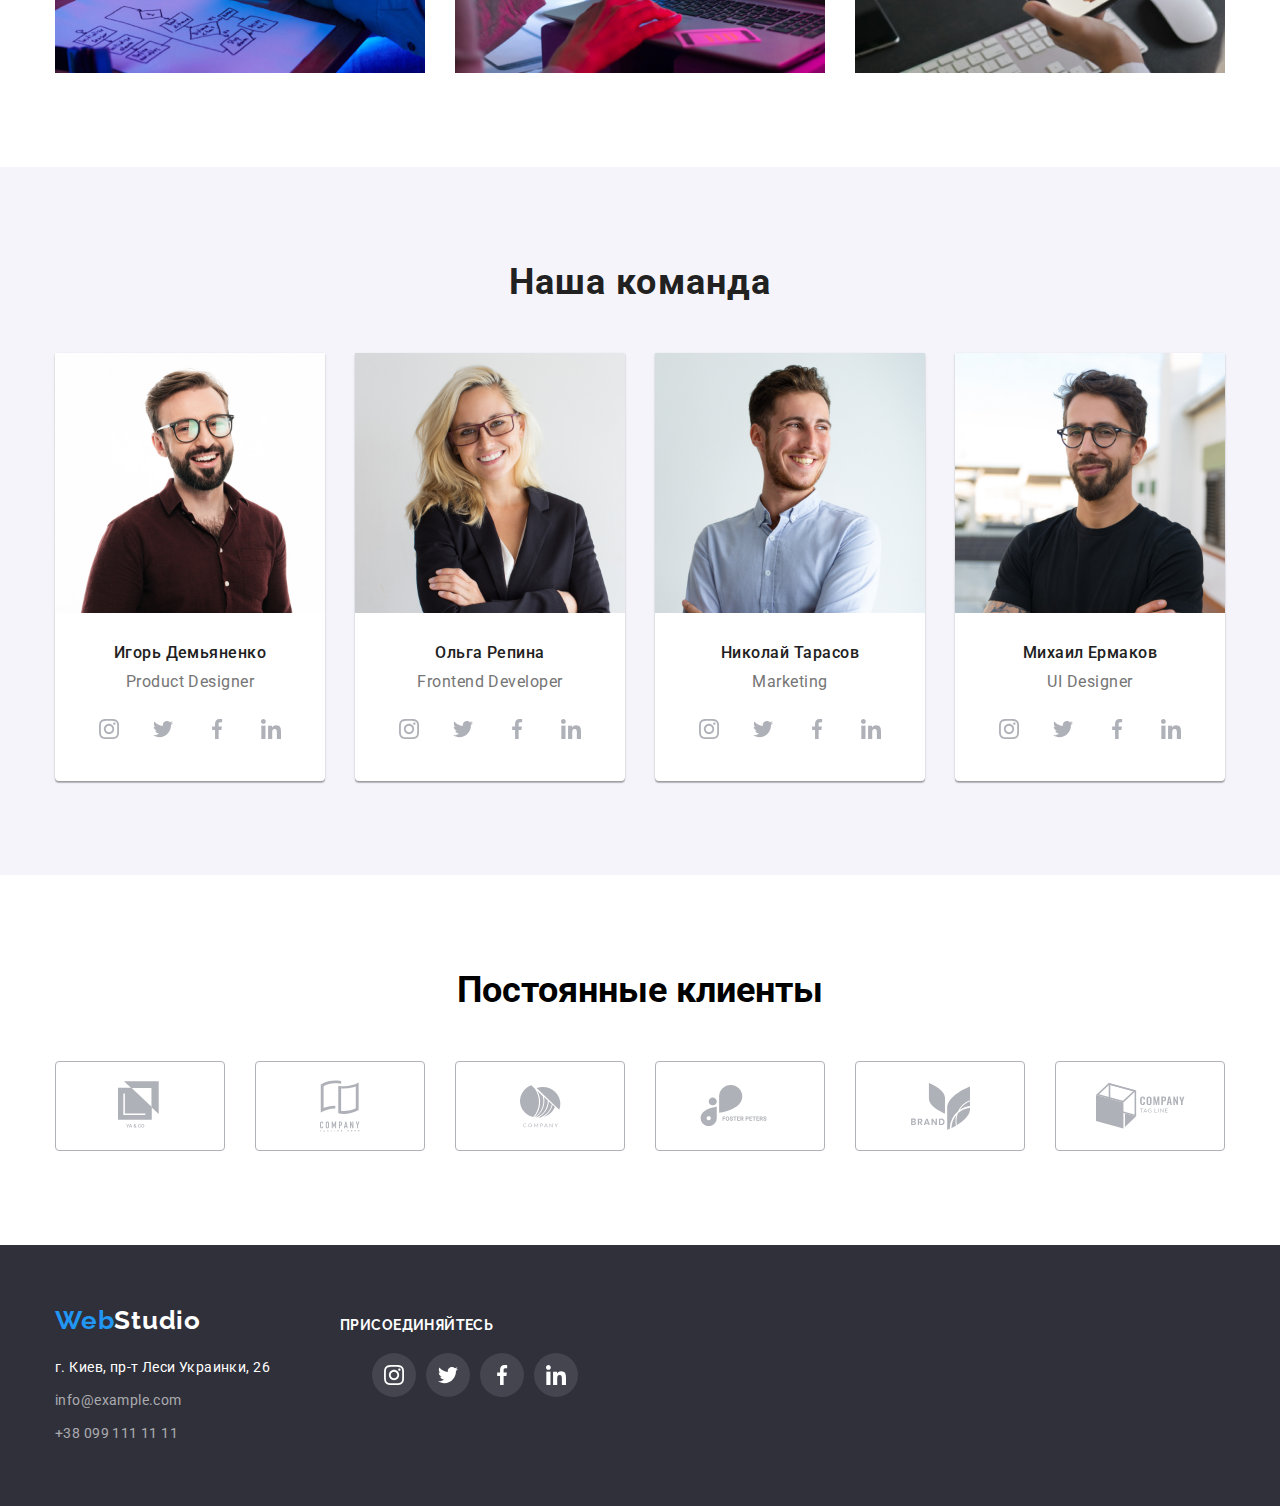
==== commit 59f48e48: "Добавляет иконки соц сетей на работников и фоновый цвет на их секцию" ====
--- a/index.html
+++ b/index.html
@@ -110,7 +110,7 @@
         </div>
       </section>
       <!--About us-->
-      <section class="about-us-padding">
+      <section class="about-us about-us-padding">
         <div class="container">
           <h2 class="what-we-do">Чем мы занимаемся</h2>
           <!--Our team photos-->
@@ -157,6 +157,36 @@
               />
               <h3 class="name">Игорь Демьяненко</h3>
               <p class="position" lang="en">Product Designer</p>
+              <ul class="social-links list">
+                <li class="social-link-item">
+                  <a class="team-social-link link" href="" aria-label="instagram">
+                    <svg width="20" height="20">
+                      <use href="./images/sprite.svg#icon-instagram"></use>
+                    </svg>
+                  </a>
+                </li>
+                <li class="social-link-item">
+                  <a class="team-social-link link" href="" aria-label="twitter">
+                    <svg width="20" height="20">
+                      <use href="./images/sprite.svg#icon-twitter"></use>
+                    </svg>
+                  </a>
+                </li>
+                <li class="social-link-item">
+                  <a class="team-social-link link" href="" aria-label="facebook">
+                    <svg width="20" height="20">
+                      <use href="./images/sprite.svg#icon-facebook"></use>
+                    </svg>
+                  </a>
+                </li>
+                <li class="social-link-item">
+                  <a class="team-social-link link" href="" aria-label="linkedin">
+                    <svg width="20" height="20">
+                      <use href="./images/sprite.svg#icon-linkedin"></use>
+                    </svg>
+                  </a>
+                </li>
+              </ul>
             </li>
             <li class="frame">
               <img
@@ -167,6 +197,36 @@
               />
               <h3 class="name">Ольга Репина</h3>
               <p class="position" lang="en">Frontend Developer</p>
+              <ul class="social-links list">
+                <li class="social-link-item">
+                  <a class="team-social-link link" href="" aria-label="instagram">
+                    <svg width="20" height="20">
+                      <use href="./images/sprite.svg#icon-instagram"></use>
+                    </svg>
+                  </a>
+                </li>
+                <li class="social-link-item">
+                  <a class="team-social-link link" href="" aria-label="twitter">
+                    <svg width="20" height="20">
+                      <use href="./images/sprite.svg#icon-twitter"></use>
+                    </svg>
+                  </a>
+                </li>
+                <li class="social-link-item">
+                  <a class="team-social-link link" href="" aria-label="facebook">
+                    <svg width="20" height="20">
+                      <use href="./images/sprite.svg#icon-facebook"></use>
+                    </svg>
+                  </a>
+                </li>
+                <li class="social-link-item">
+                  <a class="team-social-link link" href="" aria-label="linkedin">
+                    <svg width="20" height="20">
+                      <use href="./images/sprite.svg#icon-linkedin"></use>
+                    </svg>
+                  </a>
+                </li>
+              </ul>
             </li>
             <li class="frame">
               <img
@@ -177,6 +237,36 @@
               />
               <h3 class="name">Николай Тарасов</h3>
               <p class="position" lang="en">Marketing</p>
+              <ul class="social-links list">
+                <li class="social-link-item">
+                  <a class="team-social-link link" href="" aria-label="instagram">
+                    <svg width="20" height="20">
+                      <use href="./images/sprite.svg#icon-instagram"></use>
+                    </svg>
+                  </a>
+                </li>
+                <li class="social-link-item">
+                  <a class="team-social-link link" href="" aria-label="twitter">
+                    <svg width="20" height="20">
+                      <use href="./images/sprite.svg#icon-twitter"></use>
+                    </svg>
+                  </a>
+                </li>
+                <li class="social-link-item">
+                  <a class="team-social-link link" href="" aria-label="facebook">
+                    <svg width="20" height="20">
+                      <use href="./images/sprite.svg#icon-facebook"></use>
+                    </svg>
+                  </a>
+                </li>
+                <li class="social-link-item">
+                  <a class="team-social-link link" href="" aria-label="linkedin">
+                    <svg width="20" height="20">
+                      <use href="./images/sprite.svg#icon-linkedin"></use>
+                    </svg>
+                  </a>
+                </li>
+              </ul>
             </li>
             <li class="frame">
               <img
@@ -187,6 +277,86 @@
               />
               <h3 class="name">Михаил Ермаков</h3>
               <p class="position" lang="en">UI Designer</p>
+              <ul class="social-links list">
+                <li class="social-link-item">
+                  <a class="team-social-link link" href="" aria-label="instagram">
+                    <svg width="20" height="20">
+                      <use href="./images/sprite.svg#icon-instagram"></use>
+                    </svg>
+                  </a>
+                </li>
+                <li class="social-link-item">
+                  <a class="team-social-link link" href="" aria-label="twitter">
+                    <svg width="20" height="20">
+                      <use href="./images/sprite.svg#icon-twitter"></use>
+                    </svg>
+                  </a>
+                </li>
+                <li class="social-link-item">
+                  <a class="team-social-link link" href="" aria-label="facebook">
+                    <svg width="20" height="20">
+                      <use href="./images/sprite.svg#icon-facebook"></use>
+                    </svg>
+                  </a>
+                </li>
+                <li class="social-link-item">
+                  <a class="team-social-link link" href="" aria-label="linkedin">
+                    <svg width="20" height="20">
+                      <use href="./images/sprite.svg#icon-linkedin"></use>
+                    </svg>
+                  </a>
+                </li>
+              </ul>
+            </li>
+          </ul>
+        </div>
+      </section>
+      <!-- Our clients -->
+      <section class="clients">
+        <div class="container">
+          <h2 class="title clients-title">Постоянные клиенты</h2>
+          <ul class="clients-list list">
+            <li class="clients-list-item">
+              <a class="clients-logo-link" href="">
+                <svg width="45" height="50">
+                  <use href="./images/sprite.svg#icon-logo-yaco"></use>
+                </svg>
+              </a>
+            </li>
+            <li class="clients-list-item">
+              <a class="clients-logo-link" href="">
+                <svg width="40" height="52">
+                  <use href="./images/sprite.svg#icon-logo-tagline-here"></use>
+                </svg>
+              </a>
+            </li>
+            <li class="clients-list-item">
+              <a class="clients-logo-link" href="">
+                <svg width="41" height="43">
+                  <use href="./images/sprite.svg#icon-logo-company"></use>
+                </svg>
+              </a>
+            </li>
+            <li class="clients-list-item">
+              <a class="clients-logo-link" href="">
+                <svg width="80" height="42">
+                  <use href="./images/sprite.svg#icon-logo-foster-peter"></use>
+                </svg>
+              </a>
+            </li>
+            <li class="clients-list-item">
+              <a class="clients-logo-link" href="">
+                <svg width="59" height="47">
+                  <use href="./images/sprite.svg#icon-logo-brand"></use>
+                </svg>
+              </a>
+            </li>
+            <li class="clients-list-item">
+              <a class="clients-logo-link" href="">
+                <svg width="89" height="46">
+                  <use href="./images/sprite.svg#icon-logo-tag-line"></use>
+                </svg>
+              </a>
             </li>
           </ul>
         </div>
--- a/css/styles.css
+++ b/css/styles.css
@@ -136,6 +136,7 @@
 }
 .hero-title {
   background-color: SlateGrey;
+
 }
 .btn {
   margin-top: 30px;
@@ -227,6 +228,7 @@
 /*  ============ About us ============ */
 .about-us-padding {
   padding-top: 94px;
+  padding-bottom: 94px;
 }
 
 .what-we-do {
@@ -246,20 +248,45 @@
 /*  ============ End About us ============ */
 
 /*  ============ Our team ============ */
+.social-links{
+margin:16px 32px 30px 32px;
+}
+.team-social-link {
+  display: flex;
+  justify-content: center;
+  width: 44px;
+  height: 44px;
+  border-radius: 50%;
+}
+
+.team-social-link:hover {
+  background-color:  #2196f3;
+}
+
+.team-social-link > svg {
+  align-self: center;
+  fill: #afb1b8;
+}
+
+.team-social-link:hover > svg {
+  fill: #ffffff;
+}
 .our-team-padding {
-  padding-top: 188px;
+  padding-top: 94px;
   padding-bottom: 94px;
+  background-color: #F5F4FA;
 }
 .our-team-padding .list {
   display: flex;
   justify-content: space-between;
 }
+
 .frame {
   width: 270px;
-  height: 368px;
+  height: 428px;
   background: #ffffff;
-  /* box-shadow: 0px 1px 3px rgba(0, 0, 0, 0.12), 0px 1px 1px rgba(0, 0, 0, 0.14),
-    0px 2px 1px rgba(0, 0, 0, 0.2);
+  box-shadow: 0px 1px 3px rgba(0, 0, 0, 0.12), 0px 1px 1px rgba(0, 0, 0, 0.14),
+  0px 2px 1px rgba(0, 0, 0, 0.2);
   border-radius: 0px 0px 4px 4px; */
 }
 .our-team {
@@ -293,6 +320,58 @@
   color: #757575;
 }
 /*  ============ End Our team ============ */
+
+/* =============== CLIENTS ===================== */
+.clients {
+  padding-top: 94px;
+  padding-bottom: 94px;
+}
+
+.clients-title {
+  margin-top: 0;
+  margin-bottom: 50px;
+  text-align: center;
+  font-family: Roboto;
+font-size: 36px;
+font-weight: 700;
+line-height: 1.167;
+letter-spacing: 0,03em;
+text-align: center;
+
+}
+
+.clients-list {
+  display: flex;
+}
+
+.clients-list-item:not(:last-child) {
+  margin-right: 30px;
+}
+
+.clients-logo-link {
+  display: flex;
+  justify-content: center;
+  width: 170px;
+  height: 90px;
+  border: 1px solid #afb1b8;
+  box-sizing: border-box;
+  border-radius: 4px;
+}
+
+.clients-logo-link:hover {
+  border-color: #2196f3;
+}
+
+.clients-logo-link > svg {
+  align-self: center;
+  fill: #afb1b8;
+}
+
+.clients-logo-link:hover > svg {
+  fill: #2196f3;
+}
+/* =============== END CLIENTS ===================== */
+
 
 /*  ============ FOOTER CONTACTS  ============ */
 .footer .container{
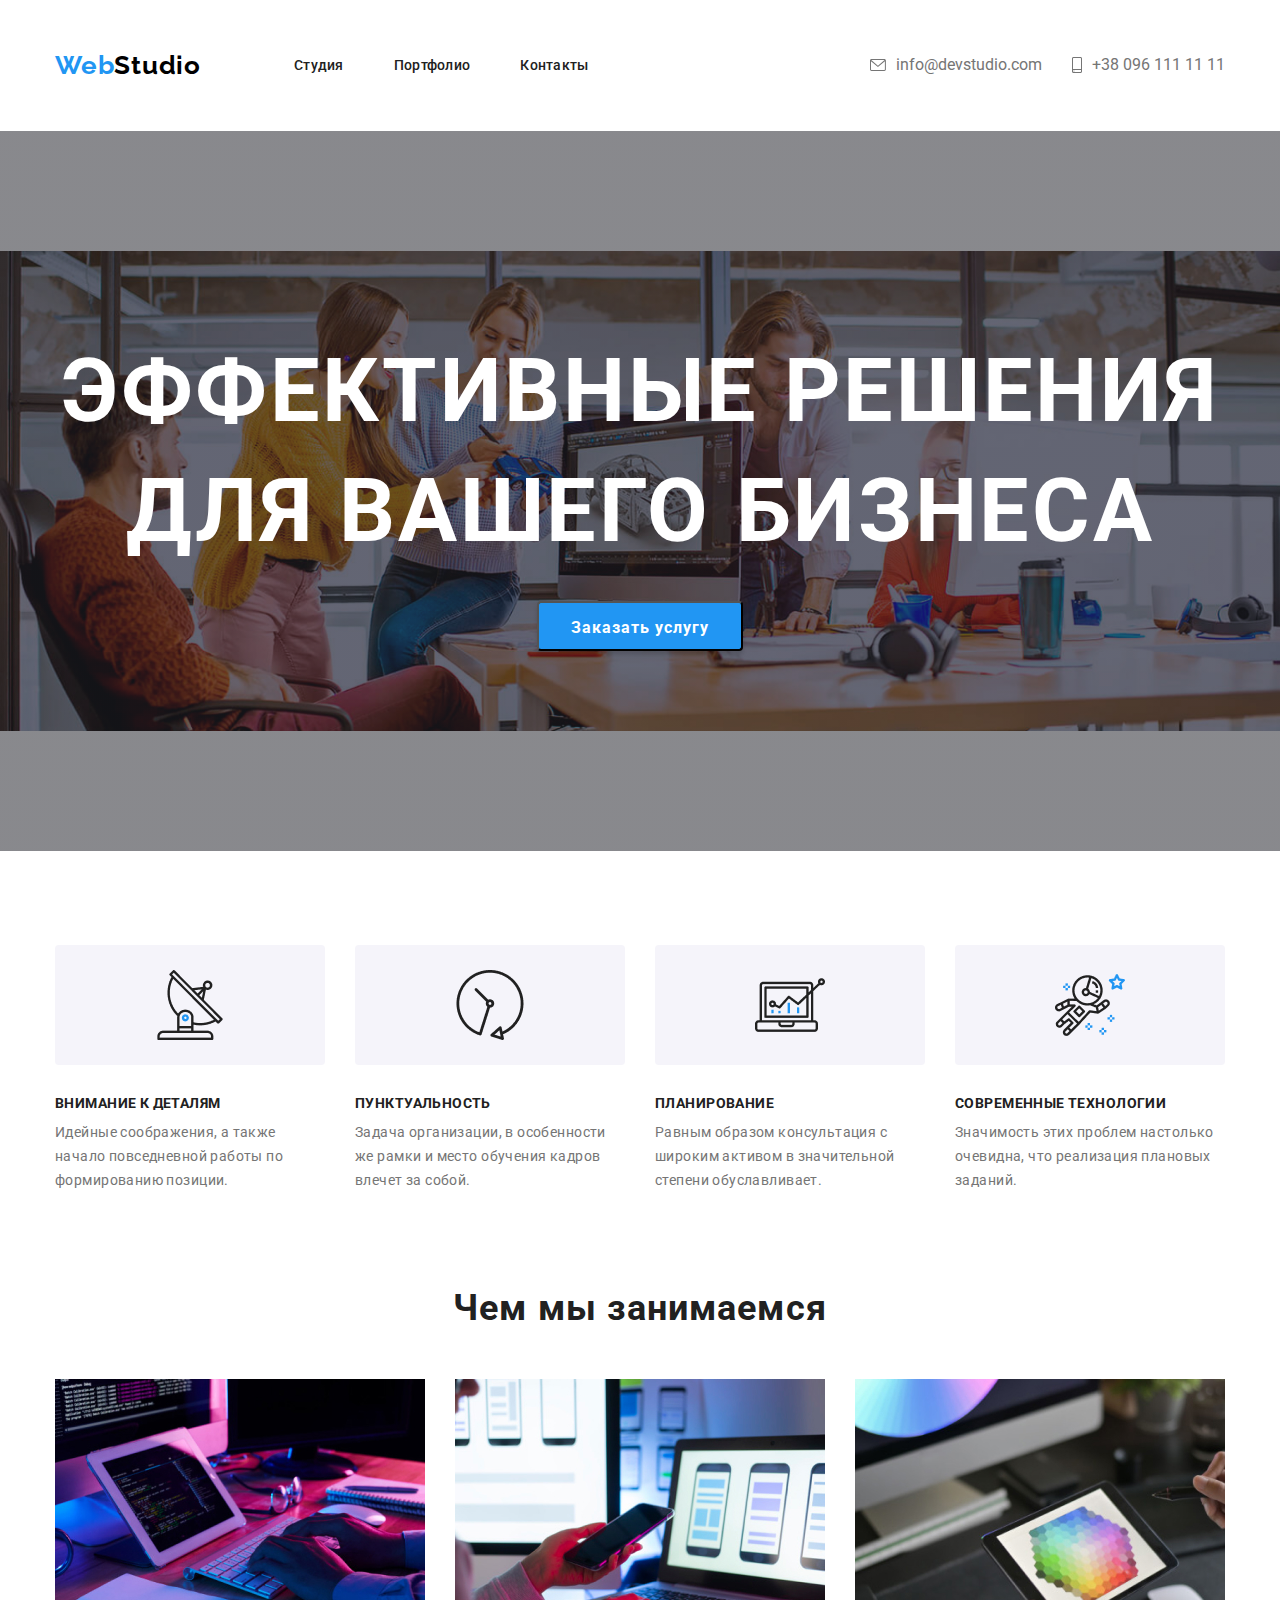
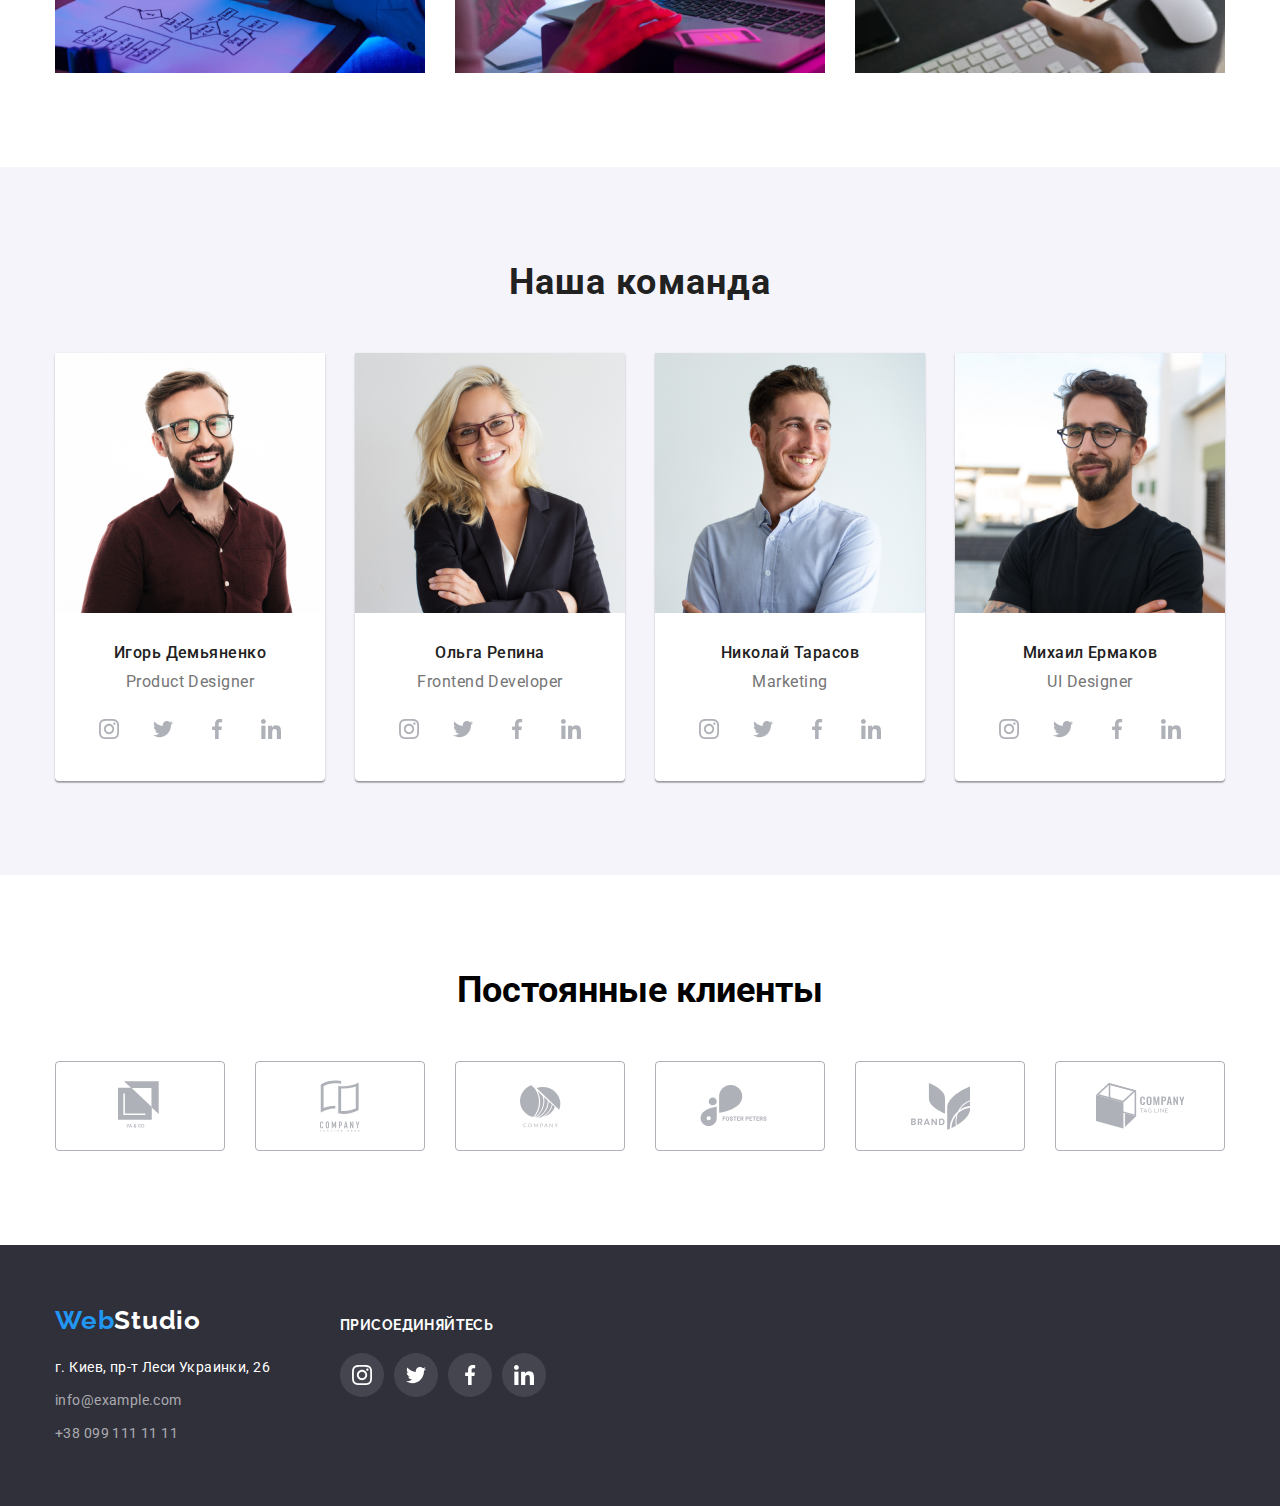
==== commit 8b037295: "Добавляет hero и переделанный футер" ====
--- a/index.html
+++ b/index.html
@@ -63,7 +63,7 @@
 
     <!--Hero-->
     <main>
-      <section class="hero-title">
+      <section class="hero-img hero-title">
         <div class="container">
           <div class="hero-text">
             <h1 class="main-title">
@@ -404,7 +404,7 @@
           </div>
           <div class="footer-social-links">
             <p>присоединяйтесь</p>
-            <ul class="social-links list">
+            <ul class="goin-social-links list">
               <li class="social-link-item">
                 <a class="footer-social-link link" href="" aria-label="instagram">
                   <svg width="20" height="20">
--- a/css/styles.css
+++ b/css/styles.css
@@ -134,11 +134,21 @@
   text-transform: uppercase;
   color: #ffffff;
 }
-.hero-title {
-  background-color: SlateGrey;
-
-}
-.btn {
+.hero-img {
+
+  background-color: black;
+   background-color: #c4c4c4;
+  text-align: center;
+  background-image: linear-gradient(
+      rgba(47, 48, 58, 0.4),
+      rgba(47, 48, 58, 0.4)
+    ),
+    url(../images/hero/hero.jpg);
+  background-repeat: no-repeat;
+  background-position: center;
+  background-size: contain;
+}
+.hero-title .btn {
   margin-top: 30px;
 
   font-weight: 700;
@@ -421,7 +431,7 @@
 .footer-first{
   margin-right: 70px;;
 }
-.social-links{
+.goin-social-links{
   display: flex;
 }
 .social-link-item:not(:last-child){
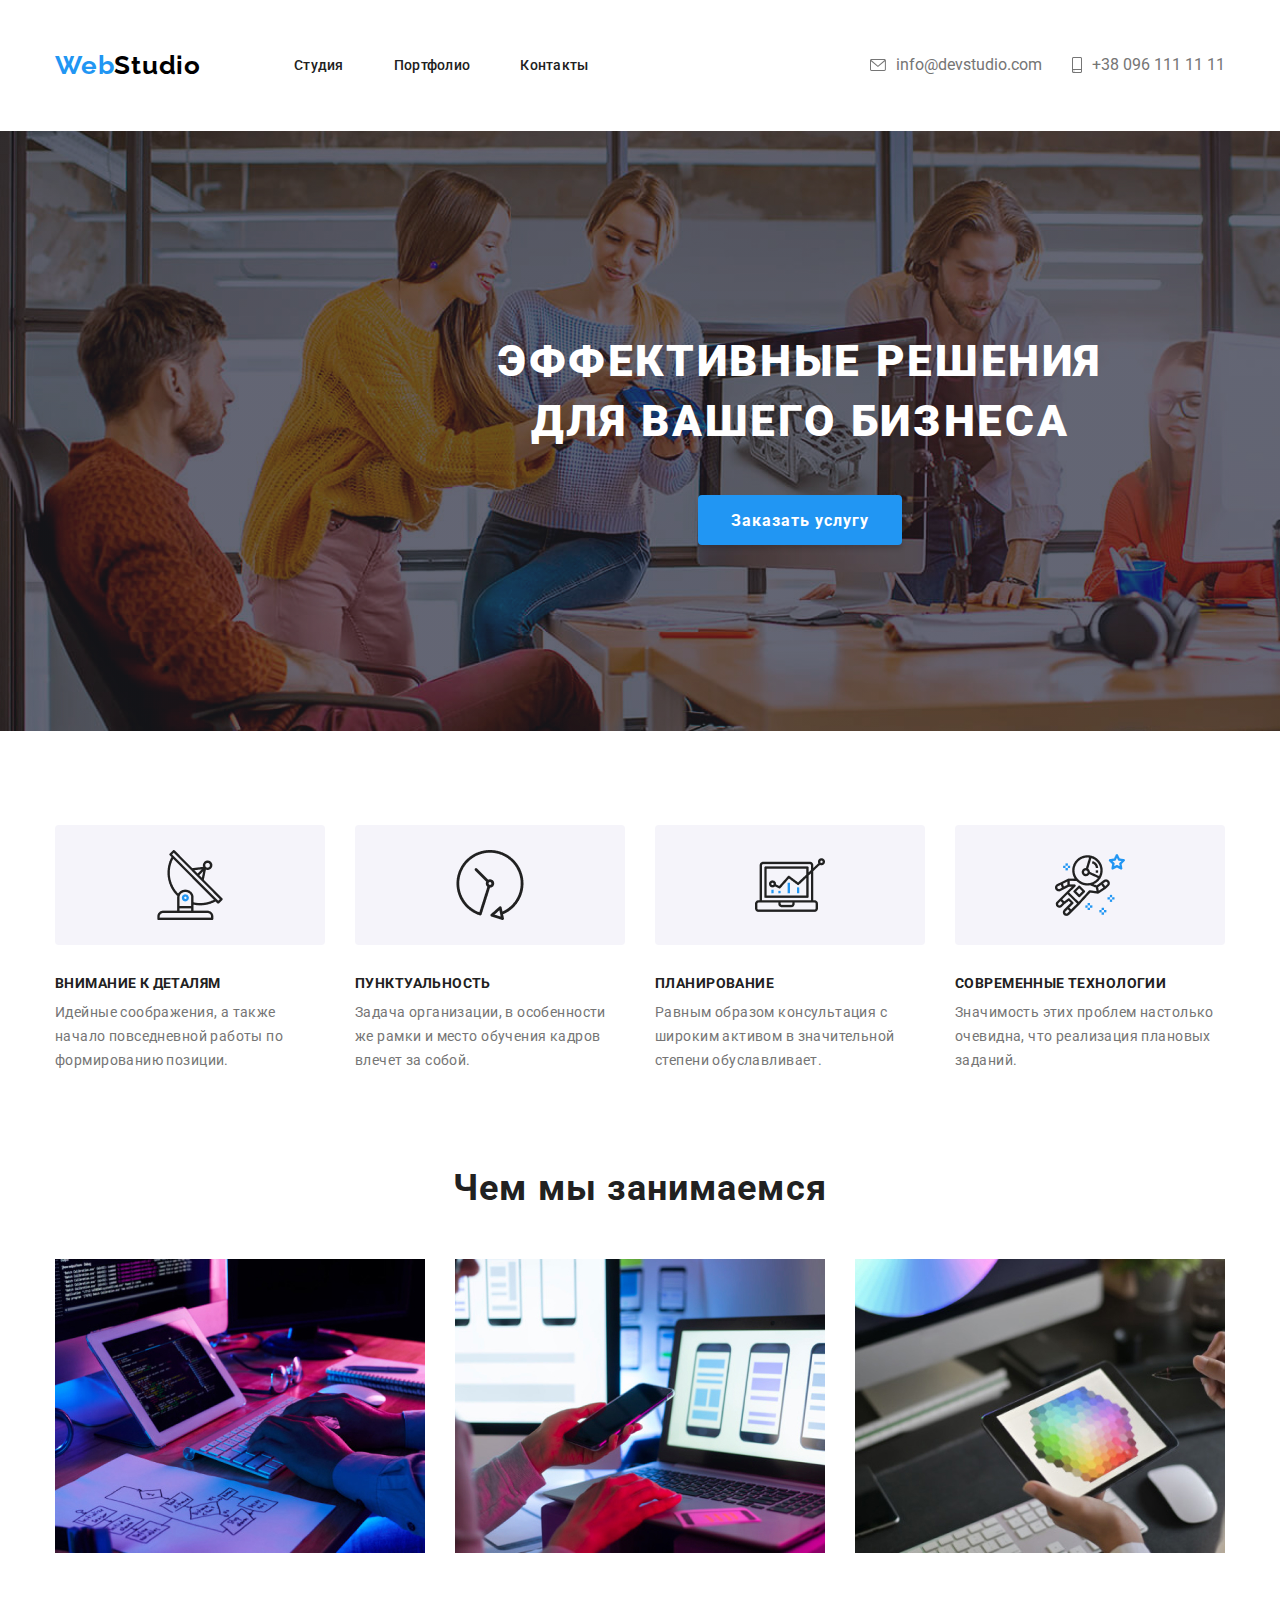
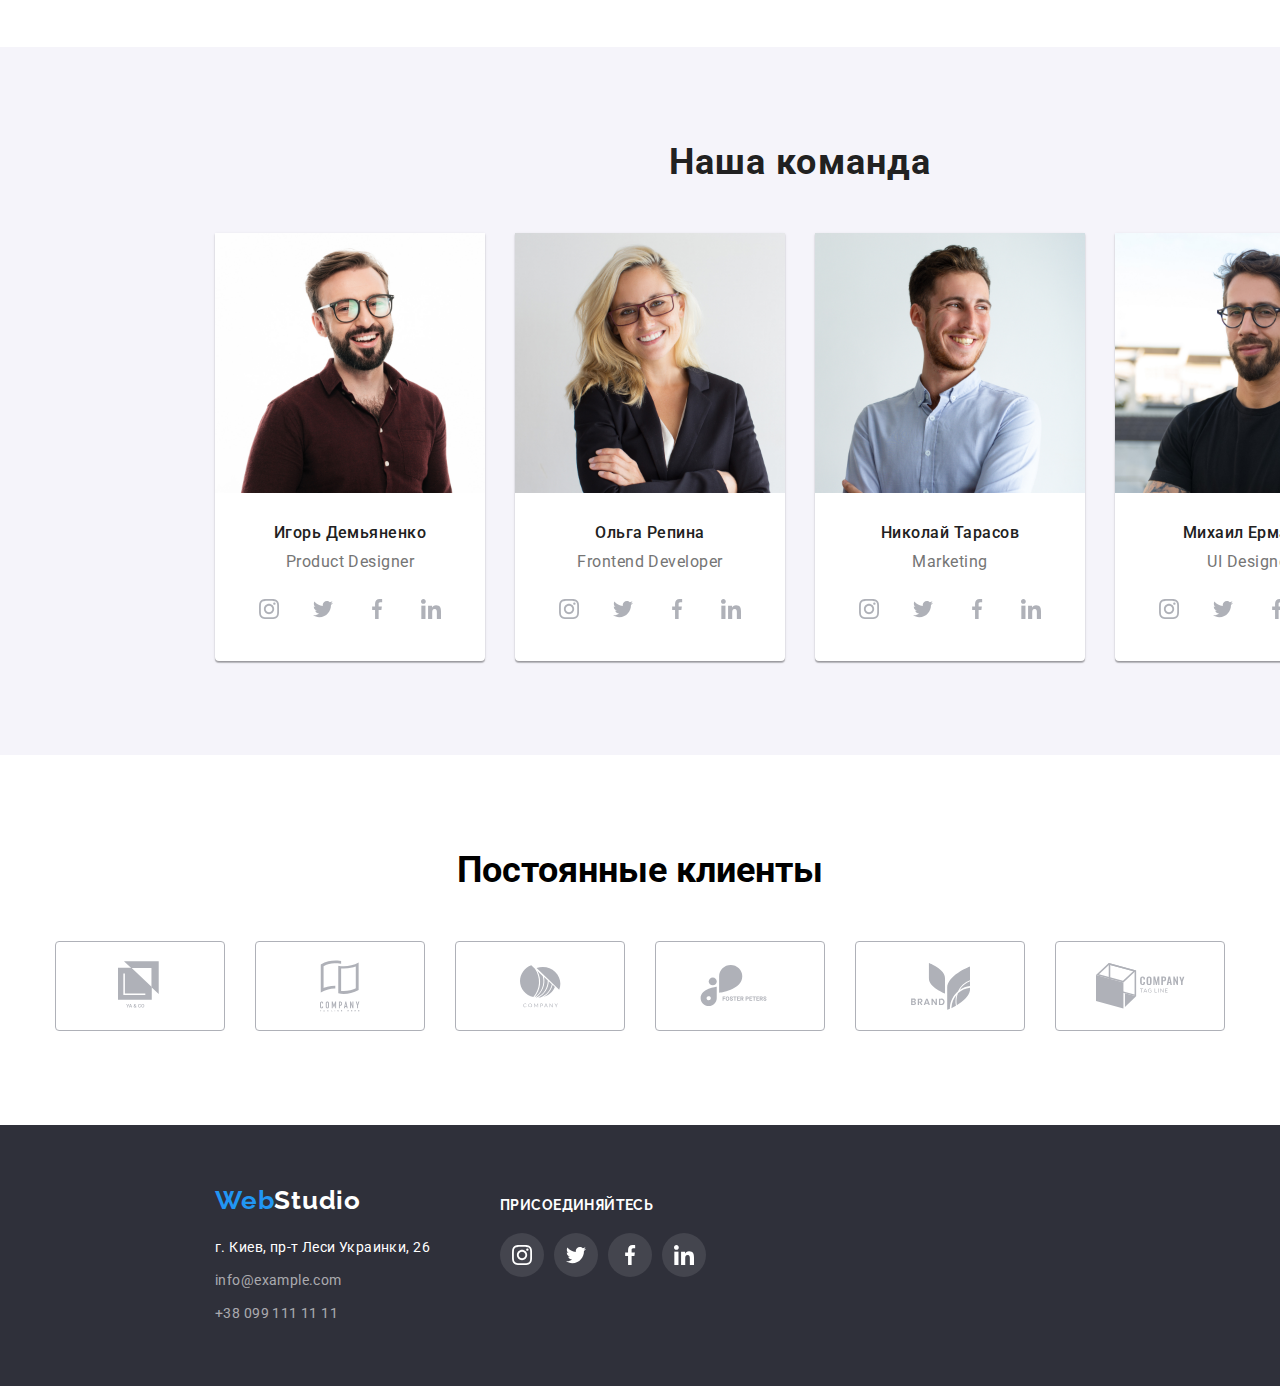
==== commit de942421: "Добавляет нормальную кнопку на hero" ====
--- a/index.html
+++ b/index.html
@@ -63,13 +63,13 @@
 
     <!--Hero-->
     <main>
-      <section class="hero-img hero-title">
+      <section class="hero-size hero-img hero-title container-for-all">
         <div class="container">
           <div class="hero-text">
             <h1 class="main-title">
               Эффективные решения<br />для вашего бизнеса
             </h1>
-            <button class="btn" type="button">Заказать услугу</button>
+            <button class="btn" type="button"><span class="btn-text">Заказать услугу</span></button>
           </div>
         </div>
       </section>
@@ -144,7 +144,7 @@
       </section>
 
       <!--Our team-->
-      <section class="our-team-padding">
+      <section class="our-team-padding container-for-all">
         <div class="container">
           <h2 class="our-team">Наша команда</h2>
           <ul class="list">
@@ -363,7 +363,7 @@
       </section>
     </main>
     <!--Footer-Сontacts-->
-    <footer class="footer">
+    <footer class="footer container-for-all">
       <section class="footer-section footer-padding">
         <div class="container">
           <div class="footer-first">
--- a/css/styles.css
+++ b/css/styles.css
@@ -31,6 +31,10 @@
   padding: 0 15px;
   margin: 0 auto;
 }
+.container-for-all{
+  width: 1600px;
+  margin: 0 auto;
+}
 /*  ============ HEADER  ============ */
 .header {
   padding: 24px 0 25px;
@@ -135,36 +139,47 @@
   color: #ffffff;
 }
 .hero-img {
-
-  background-color: black;
-   background-color: #c4c4c4;
+  background-color: #c4c4c4;
   text-align: center;
   background-image: linear-gradient(
       rgba(47, 48, 58, 0.4),
       rgba(47, 48, 58, 0.4)
     ),
     url(../images/hero/hero.jpg);
-  background-repeat: no-repeat;
-  background-position: center;
-  background-size: contain;
-}
-.hero-title .btn {
-  margin-top: 30px;
-
-  font-weight: 700;
-  font-size: 16px;
+background-repeat: no-repeat;
+background-position: center;
+background-size: auto auto;
+}
+.hero-size{
+width: 1600px;
+height: 600px;
+}
+ .hero-title .btn {
+  font-weight: 700;
+  font-size:16px;
   line-height: 1.875;
-  letter-spacing: 0.06em;
+  letter-spacing:0.06em;
   color: #ffffff;
 
   padding: 10px 32px;
   min-width: 200px;
   height: 50px;
   left: 700px;
-  top: 350px;
-  background: #2196f3;
+  top: 430px;
+  background: rgba(33, 150, 243, 1);
   box-shadow: 0px 4px 4px rgba(0, 0, 0, 0.15);
+  border: 1px solid transparent;
   border-radius: 4px;
+}
+.main-title{
+margin-bottom: 30px;
+font-weight: 900;
+font-size: 44px;
+line-height: 1.364;
+text-align: center;
+letter-spacing: 0.06em;
+text-transform: uppercase;
+color: #FFFFFF;
 }
 
 /*  ============ END HERO  ============ */
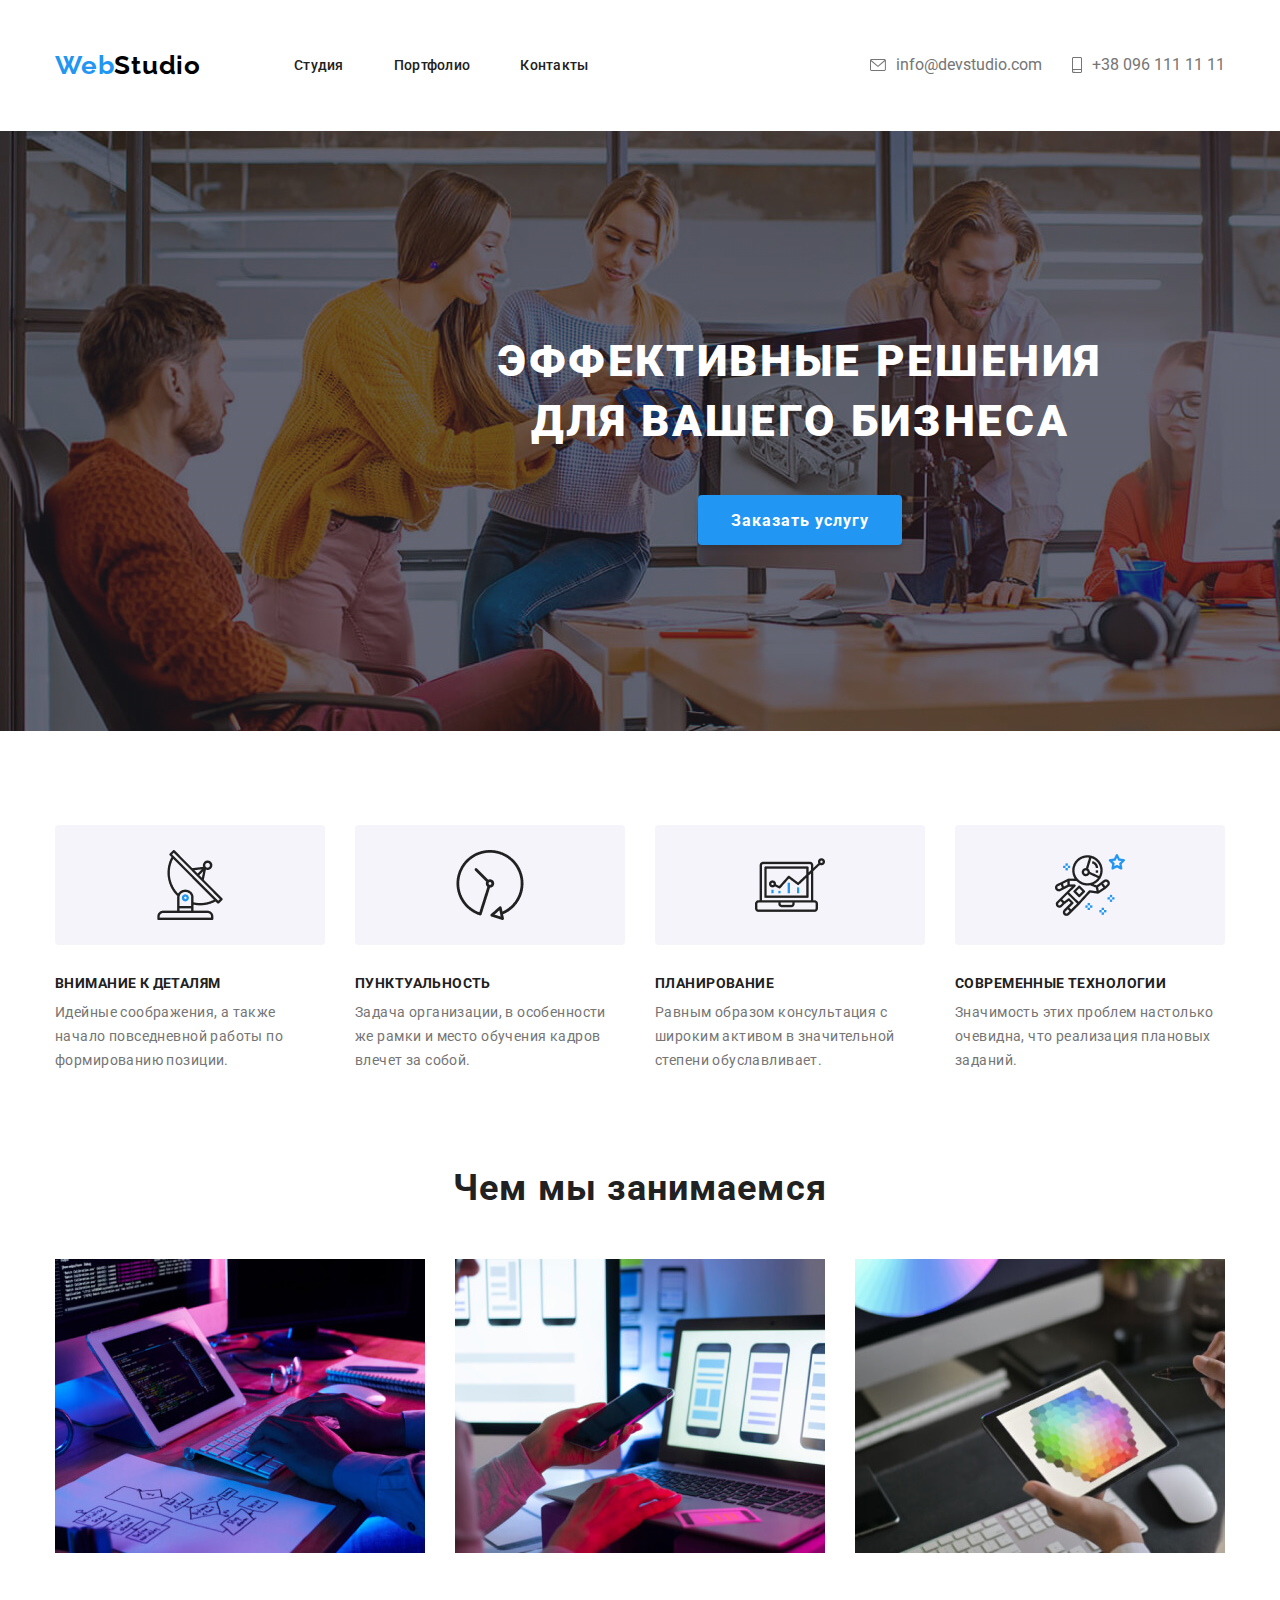
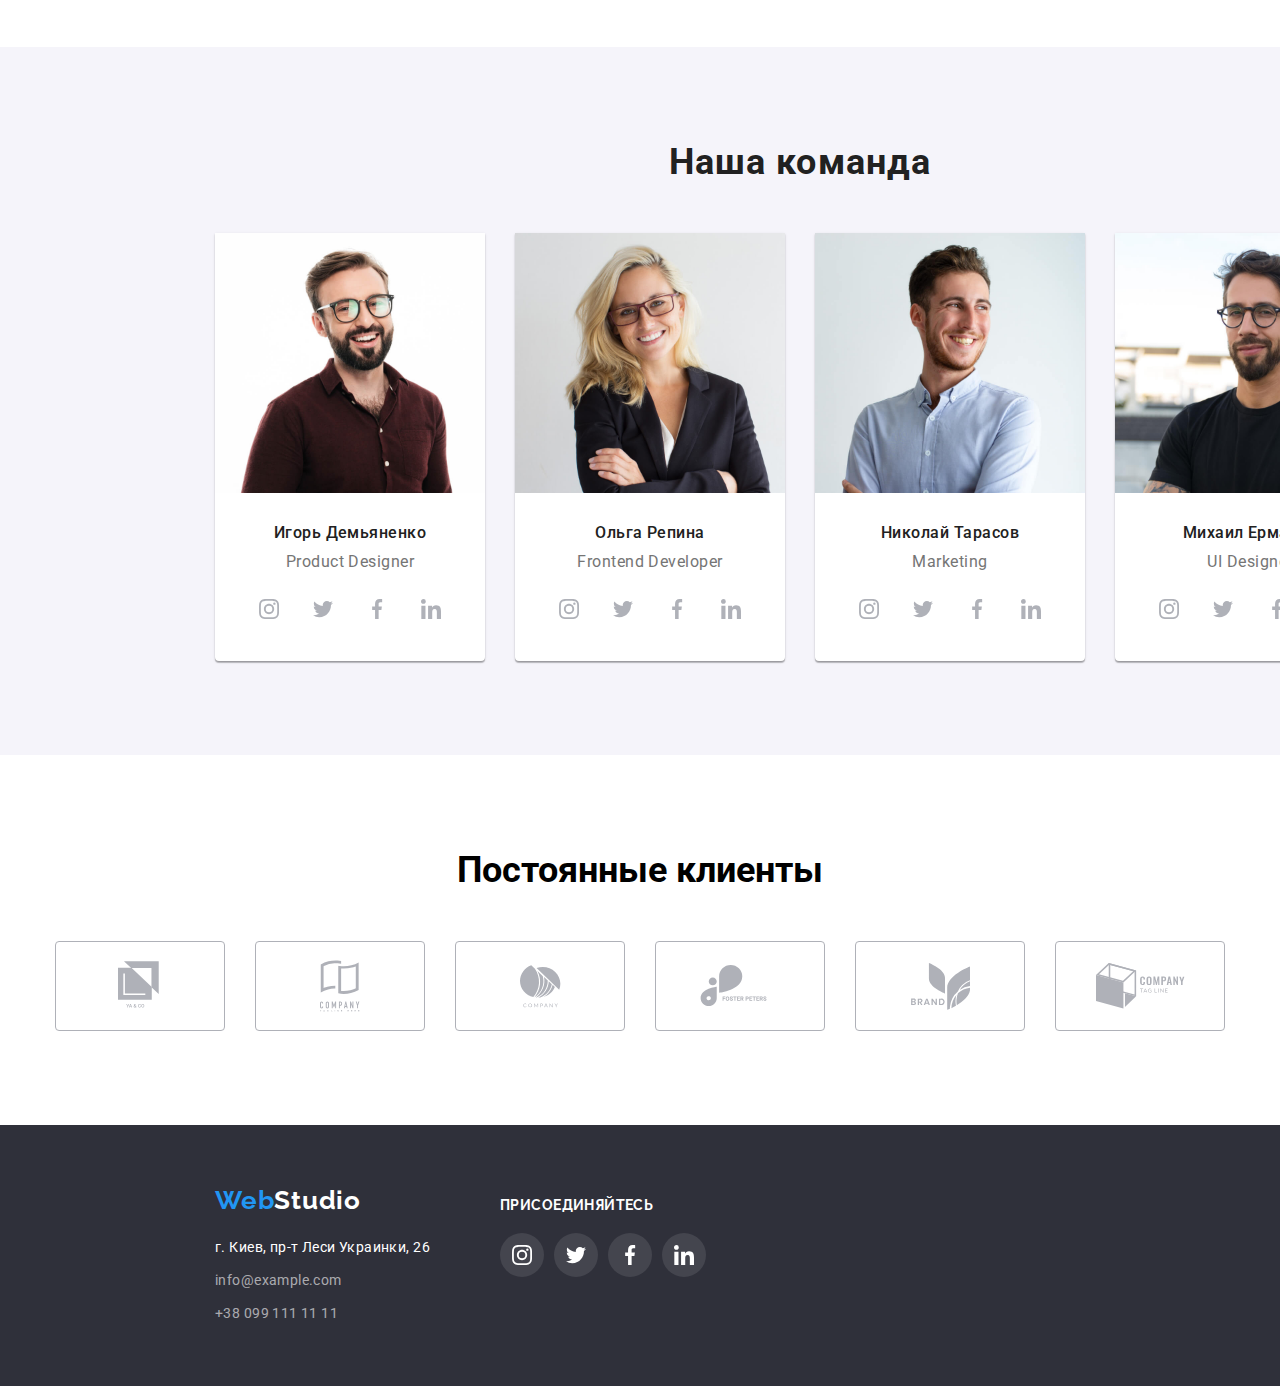
==== commit 5f684d1c: "Главная и Портфолио после валидатора" ====
--- a/index.html
+++ b/index.html
@@ -69,7 +69,9 @@
             <h1 class="main-title">
               Эффективные решения<br />для вашего бизнеса
             </h1>
-            <button class="btn" type="button"><span class="btn-text">Заказать услугу</span></button>
+            <button class="btn" type="button">
+              <span class="btn-text">Заказать услугу</span>
+            </button>
           </div>
         </div>
       </section>
@@ -159,7 +161,11 @@
               <p class="position" lang="en">Product Designer</p>
               <ul class="social-links list">
                 <li class="social-link-item">
-                  <a class="team-social-link link" href="" aria-label="instagram">
+                  <a
+                    class="team-social-link link"
+                    href=""
+                    aria-label="instagram"
+                  >
                     <svg width="20" height="20">
                       <use href="./images/sprite.svg#icon-instagram"></use>
                     </svg>
@@ -173,14 +179,22 @@
                   </a>
                 </li>
                 <li class="social-link-item">
-                  <a class="team-social-link link" href="" aria-label="facebook">
+                  <a
+                    class="team-social-link link"
+                    href=""
+                    aria-label="facebook"
+                  >
                     <svg width="20" height="20">
                       <use href="./images/sprite.svg#icon-facebook"></use>
                     </svg>
                   </a>
                 </li>
                 <li class="social-link-item">
-                  <a class="team-social-link link" href="" aria-label="linkedin">
+                  <a
+                    class="team-social-link link"
+                    href=""
+                    aria-label="linkedin"
+                  >
                     <svg width="20" height="20">
                       <use href="./images/sprite.svg#icon-linkedin"></use>
                     </svg>
@@ -199,7 +213,11 @@
               <p class="position" lang="en">Frontend Developer</p>
               <ul class="social-links list">
                 <li class="social-link-item">
-                  <a class="team-social-link link" href="" aria-label="instagram">
+                  <a
+                    class="team-social-link link"
+                    href=""
+                    aria-label="instagram"
+                  >
                     <svg width="20" height="20">
                       <use href="./images/sprite.svg#icon-instagram"></use>
                     </svg>
@@ -213,14 +231,22 @@
                   </a>
                 </li>
                 <li class="social-link-item">
-                  <a class="team-social-link link" href="" aria-label="facebook">
+                  <a
+                    class="team-social-link link"
+                    href=""
+                    aria-label="facebook"
+                  >
                     <svg width="20" height="20">
                       <use href="./images/sprite.svg#icon-facebook"></use>
                     </svg>
                   </a>
                 </li>
                 <li class="social-link-item">
-                  <a class="team-social-link link" href="" aria-label="linkedin">
+                  <a
+                    class="team-social-link link"
+                    href=""
+                    aria-label="linkedin"
+                  >
                     <svg width="20" height="20">
                       <use href="./images/sprite.svg#icon-linkedin"></use>
                     </svg>
@@ -239,7 +265,11 @@
               <p class="position" lang="en">Marketing</p>
               <ul class="social-links list">
                 <li class="social-link-item">
-                  <a class="team-social-link link" href="" aria-label="instagram">
+                  <a
+                    class="team-social-link link"
+                    href=""
+                    aria-label="instagram"
+                  >
                     <svg width="20" height="20">
                       <use href="./images/sprite.svg#icon-instagram"></use>
                     </svg>
@@ -253,14 +283,22 @@
                   </a>
                 </li>
                 <li class="social-link-item">
-                  <a class="team-social-link link" href="" aria-label="facebook">
+                  <a
+                    class="team-social-link link"
+                    href=""
+                    aria-label="facebook"
+                  >
                     <svg width="20" height="20">
                       <use href="./images/sprite.svg#icon-facebook"></use>
                     </svg>
                   </a>
                 </li>
                 <li class="social-link-item">
-                  <a class="team-social-link link" href="" aria-label="linkedin">
+                  <a
+                    class="team-social-link link"
+                    href=""
+                    aria-label="linkedin"
+                  >
                     <svg width="20" height="20">
                       <use href="./images/sprite.svg#icon-linkedin"></use>
                     </svg>
@@ -279,7 +317,11 @@
               <p class="position" lang="en">UI Designer</p>
               <ul class="social-links list">
                 <li class="social-link-item">
-                  <a class="team-social-link link" href="" aria-label="instagram">
+                  <a
+                    class="team-social-link link"
+                    href=""
+                    aria-label="instagram"
+                  >
                     <svg width="20" height="20">
                       <use href="./images/sprite.svg#icon-instagram"></use>
                     </svg>
@@ -293,14 +335,22 @@
                   </a>
                 </li>
                 <li class="social-link-item">
-                  <a class="team-social-link link" href="" aria-label="facebook">
+                  <a
+                    class="team-social-link link"
+                    href=""
+                    aria-label="facebook"
+                  >
                     <svg width="20" height="20">
                       <use href="./images/sprite.svg#icon-facebook"></use>
                     </svg>
                   </a>
                 </li>
                 <li class="social-link-item">
-                  <a class="team-social-link link" href="" aria-label="linkedin">
+                  <a
+                    class="team-social-link link"
+                    href=""
+                    aria-label="linkedin"
+                  >
                     <svg width="20" height="20">
                       <use href="./images/sprite.svg#icon-linkedin"></use>
                     </svg>
@@ -406,7 +456,11 @@
             <p>присоединяйтесь</p>
             <ul class="goin-social-links list">
               <li class="social-link-item">
-                <a class="footer-social-link link" href="" aria-label="instagram">
+                <a
+                  class="footer-social-link link"
+                  href=""
+                  aria-label="instagram"
+                >
                   <svg width="20" height="20">
                     <use href="./images/sprite.svg#icon-instagram"></use>
                   </svg>
@@ -420,14 +474,22 @@
                 </a>
               </li>
               <li class="social-link-item">
-                <a class="footer-social-link link" href="" aria-label="facebook">
+                <a
+                  class="footer-social-link link"
+                  href=""
+                  aria-label="facebook"
+                >
                   <svg width="20" height="20">
                     <use href="./images/sprite.svg#icon-facebook"></use>
                   </svg>
                 </a>
               </li>
               <li class="social-link-item">
-                <a class="footer-social-link link" href="" aria-label="linkedin">
+                <a
+                  class="footer-social-link link"
+                  href=""
+                  aria-label="linkedin"
+                >
                   <svg width="20" height="20">
                     <use href="./images/sprite.svg#icon-linkedin"></use>
                   </svg>
@@ -435,7 +497,6 @@
               </li>
             </ul>
           </div>
-          </div>
         </div>
       </section>
     </footer>
